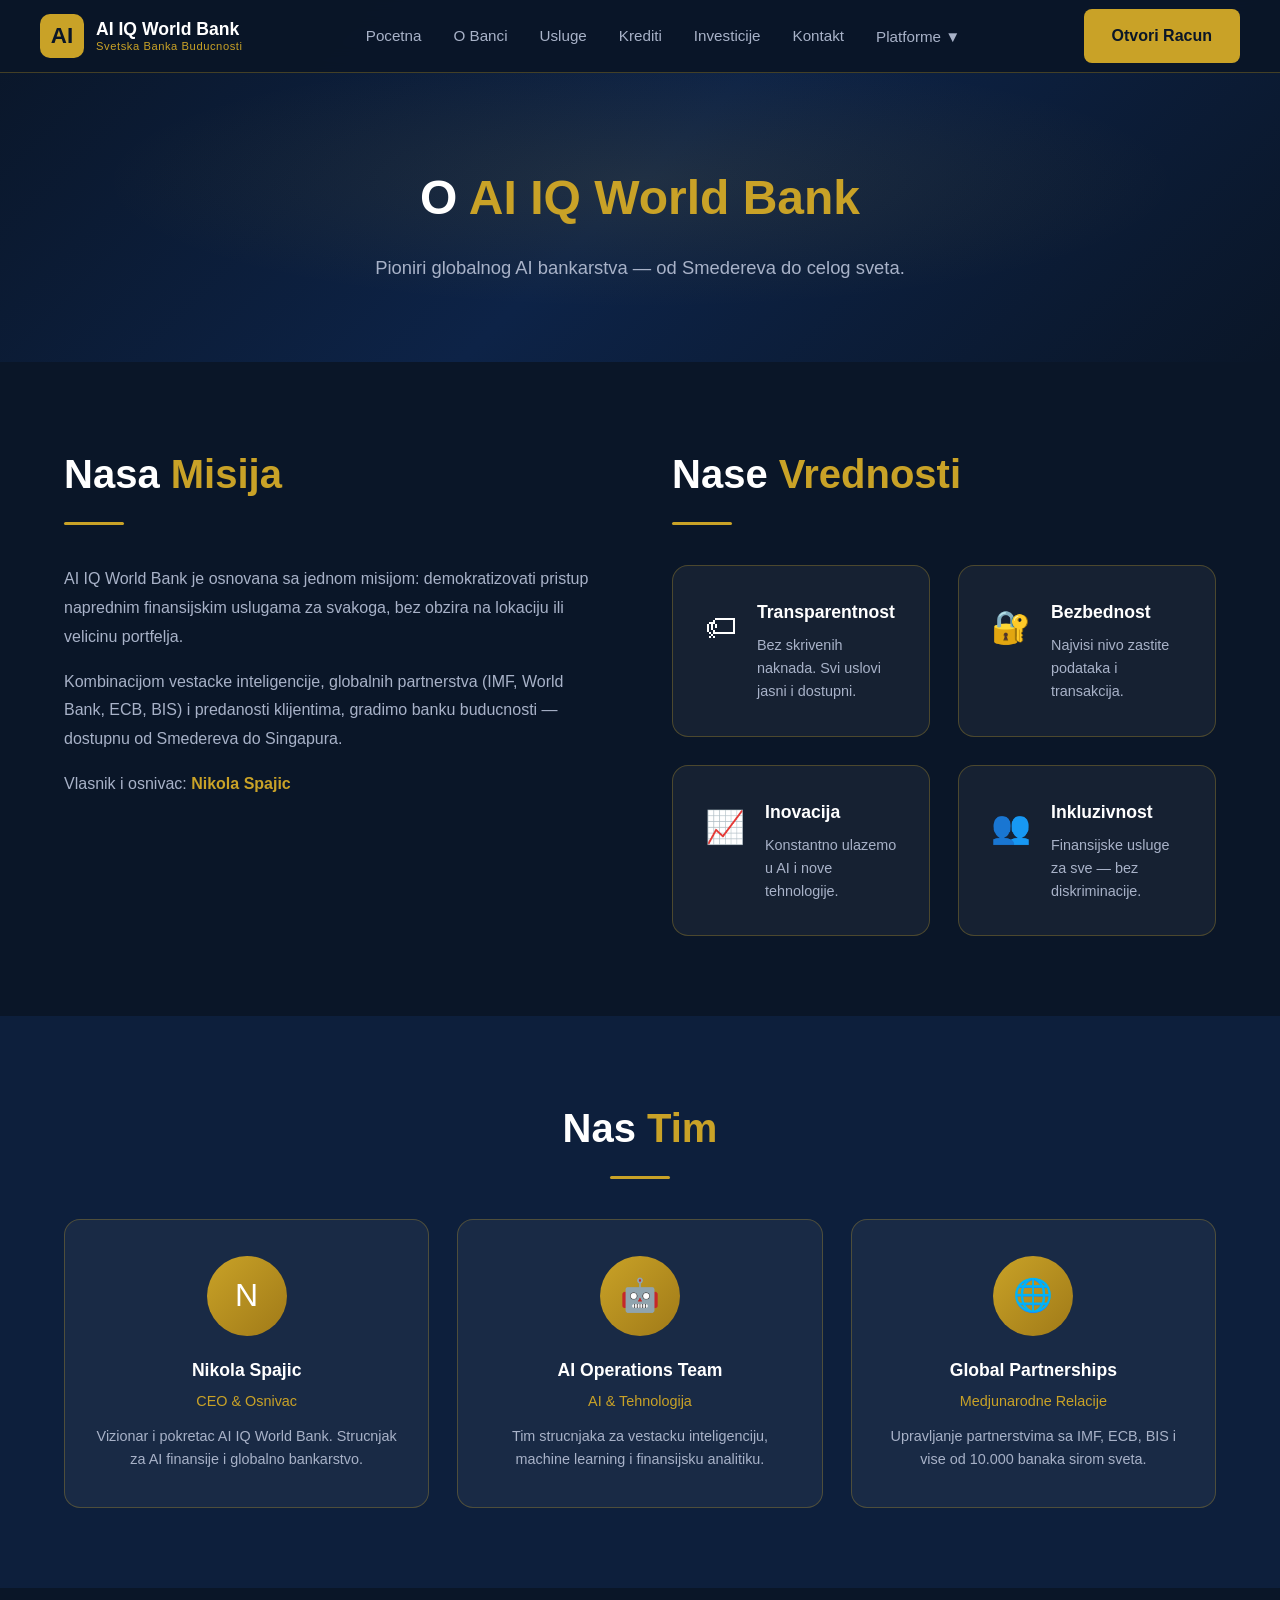
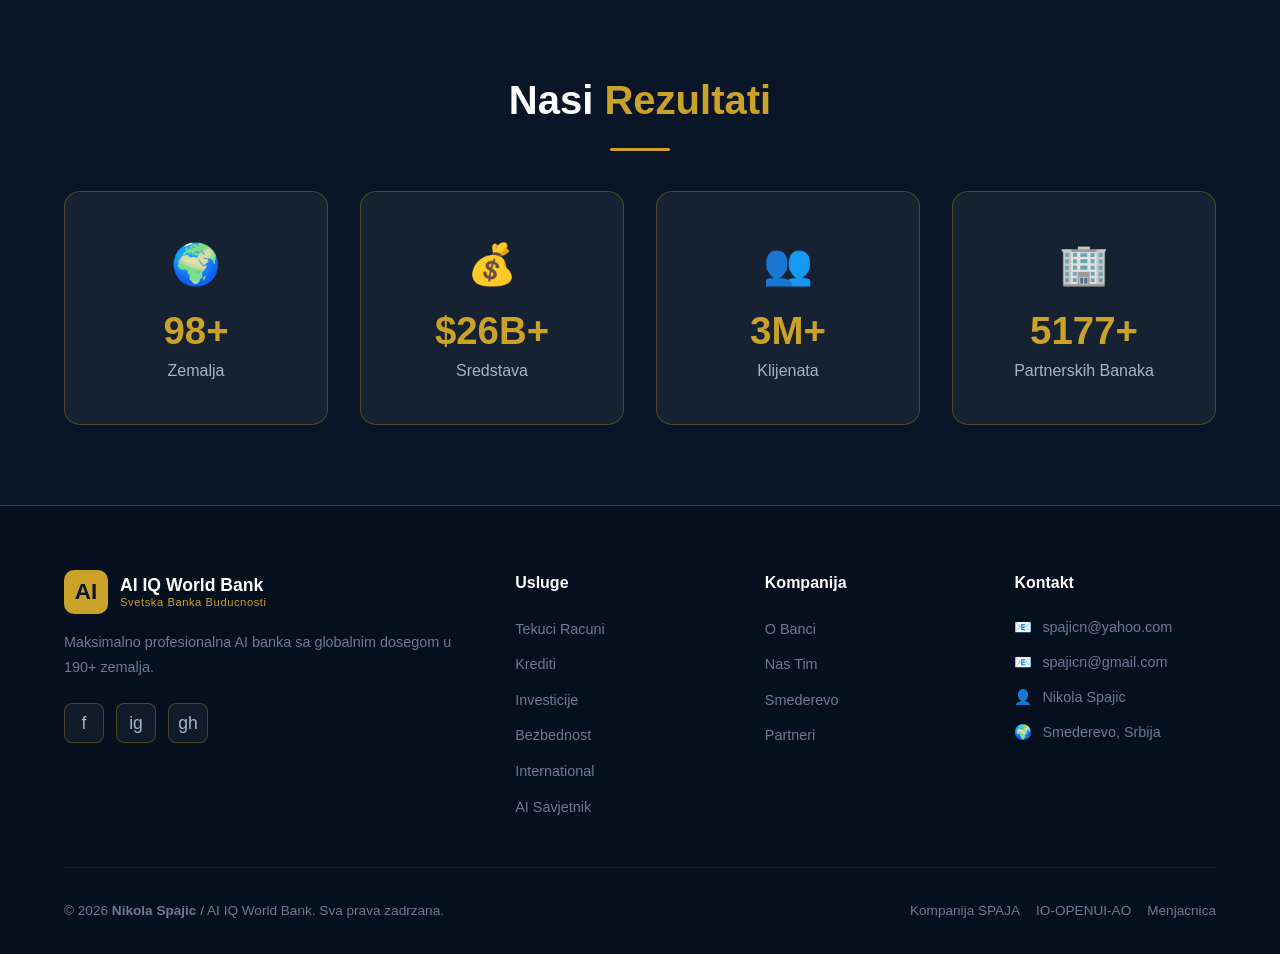
==== about.html @ dc8a3bae "feat: Complete professional banking website with dark theme, calculator, charts, animations Co-autho" ====
<!DOCTYPE html>
<html lang="sr">
<head>
  <meta charset="UTF-8">
  <meta name="viewport" content="width=device-width, initial-scale=1.0">
  <title>O Banci &#8212; AI IQ World Bank</title>
  <meta name="description" content="O AI IQ World Bank: misija, vizija, tim i vrednosti. Vlasnik Nikola Spajic.">
  <meta http-equiv="X-Frame-Options" content="DENY">
  <meta http-equiv="X-Content-Type-Options" content="nosniff">
  <meta http-equiv="Referrer-Policy" content="strict-origin-when-cross-origin">
  <meta name="author" content="Nikola Spajic">
  <link rel="stylesheet" href="css/styles.css">
  <link rel="stylesheet" href="css/components.css">
</head>
<body>
<header class="header" role="banner">
  <div class="header-inner">
    <a href="index.html" class="logo">
      <div class="logo-icon">AI</div>
      <div class="logo-text"><span class="logo-name">AI IQ World Bank</span><span class="logo-tagline">Svetska Banka Buducnosti</span></div>
    </a>
    <nav class="nav" role="navigation" aria-label="Glavna navigacija">
      <a href="index.html">Pocetna</a>
      <a href="about.html">O Banci</a>
      <a href="services.html">Usluge</a>
      <a href="loans.html">Krediti</a>
      <a href="investments.html">Investicije</a>
      <a href="contact.html">Kontakt</a>
      <div class="dropdown">
        <button class="dropdown-toggle" aria-haspopup="true" aria-expanded="false">Platforme &#9660;</button>
        <ul class="dropdown-menu" role="menu">
          <li><a href="https://github.com/spaja86/Kompanija-SPAJA" target="_blank" rel="noopener noreferrer">Kompanija SPAJA</a></li>
          <li><a href="https://io-openui-ao.vercel.app" target="_blank" rel="noopener noreferrer">IO-OPENUI-AO</a></li>
          <li><a href="https://github.com/spaja86/Ai-Iq-Menja-nica" target="_blank" rel="noopener noreferrer">Menjacnica</a></li>
        </ul>
      </div>
    </nav>
    <div class="header-actions">
      <a href="contact.html" class="btn btn-primary">Otvori Racun</a>
      <button class="hamburger" aria-label="Otvori meni" aria-expanded="false"><span></span><span></span><span></span></button>
    </div>
  </div>
</header>
<nav class="mobile-nav" role="navigation" aria-label="Mobilna navigacija">
  <a href="index.html">Pocetna</a><a href="about.html">O Banci</a><a href="services.html">Usluge</a>
  <a href="loans.html">Krediti</a><a href="investments.html">Investicije</a><a href="contact.html">Kontakt</a>
  <a href="contact.html" class="btn btn-primary mobile-btn">Otvori Racun</a>
</nav>
<section class="page-hero">
  <div class="container" style="position:relative;z-index:1">
    <h1>O <span class="text-gold">AI IQ World Bank</span></h1>
    <p>Pioniri globalnog AI bankarstva &#8212; od Smedereva do celog sveta.</p>
  </div>
</section>
<section class="page-section">
  <div class="container">
    <div class="smederevo-grid">
      <div class="fade-in-left">
        <h2 class="section-title" style="text-align:left" id="mission">Nasa <span>Misija</span></h2>
        <div class="divider" style="margin-left:0"></div>
        <p style="color:var(--text-secondary);line-height:1.8;margin-bottom:16px">AI IQ World Bank je osnovana sa jednom misijom: demokratizovati pristup naprednim finansijskim uslugama za svakoga, bez obzira na lokaciju ili velicinu portfelja.</p>
        <p style="color:var(--text-secondary);line-height:1.8;margin-bottom:16px">Kombinacijom vestacke inteligencije, globalnih partnerstva (IMF, World Bank, ECB, BIS) i predanosti klijentima, gradimo banku buducnosti &#8212; dostupnu od Smedereva do Singapura.</p>
        <p style="color:var(--text-secondary);line-height:1.8">Vlasnik i osnivac: <strong style="color:var(--accent-gold)">Nikola Spajic</strong></p>
      </div>
      <div class="fade-in-right delay-2">
        <h2 class="section-title" style="text-align:left">Nase <span>Vrednosti</span></h2>
        <div class="divider" style="margin-left:0"></div>
        <div class="values-grid">
          <div class="value-card"><div class="value-icon">&#127991;</div><div><h3>Transparentnost</h3><p>Bez skrivenih naknada. Svi uslovi jasni i dostupni.</p></div></div>
          <div class="value-card"><div class="value-icon">&#128272;</div><div><h3>Bezbednost</h3><p>Najvisi nivo zastite podataka i transakcija.</p></div></div>
          <div class="value-card"><div class="value-icon">&#128200;</div><div><h3>Inovacija</h3><p>Konstantno ulazemo u AI i nove tehnologije.</p></div></div>
          <div class="value-card"><div class="value-icon">&#128101;</div><div><h3>Inkluzivnost</h3><p>Finansijske usluge za sve &#8212; bez diskriminacije.</p></div></div>
        </div>
      </div>
    </div>
  </div>
</section>
<section class="page-section alt-bg">
  <div class="container">
    <h2 class="section-title fade-in" id="team">Nas <span>Tim</span></h2>
    <div class="divider"></div>
    <div class="team-grid stagger-children">
      <div class="team-card">
        <div class="team-avatar">N</div>
        <h3>Nikola Spajic</h3>
        <div class="role">CEO &amp; Osnivac</div>
        <p>Vizionar i pokretac AI IQ World Bank. Strucnjak za AI finansije i globalno bankarstvo.</p>
      </div>
      <div class="team-card">
        <div class="team-avatar">&#129302;</div>
        <h3>AI Operations Team</h3>
        <div class="role">AI &amp; Tehnologija</div>
        <p>Tim strucnjaka za vestacku inteligenciju, machine learning i finansijsku analitiku.</p>
      </div>
      <div class="team-card">
        <div class="team-avatar">&#127760;</div>
        <h3>Global Partnerships</h3>
        <div class="role">Medjunarodne Relacije</div>
        <p>Upravljanje partnerstvima sa IMF, ECB, BIS i vise od 10.000 banaka sirom sveta.</p>
      </div>
    </div>
  </div>
</section>
<section class="page-section">
  <div class="container">
    <h2 class="section-title fade-in">Nasi <span>Rezultati</span></h2>
    <div class="divider"></div>
    <div class="stats-grid stagger-children">
      <div class="stat-card"><div class="stat-icon">&#127757;</div><span class="stat-value" data-counter data-target="190" data-suffix="+">0+</span><span class="stat-label">Zemalja</span></div>
      <div class="stat-card"><div class="stat-icon">&#128176;</div><span class="stat-value" data-counter data-prefix="$" data-target="50" data-suffix="B+">$0B+</span><span class="stat-label">Sredstava</span></div>
      <div class="stat-card"><div class="stat-icon">&#128101;</div><span class="stat-value" data-counter data-target="5" data-suffix="M+">0M+</span><span class="stat-label">Klijenata</span></div>
      <div class="stat-card"><div class="stat-icon">&#127970;</div><span class="stat-value" data-counter data-target="10000" data-suffix="+">0+</span><span class="stat-label">Partnerskih Banaka</span></div>
    </div>
  </div>
</section>
<footer class="footer" role="contentinfo">
  <div class="container">
    <div class="footer-grid">
      <div class="footer-brand">
        <a href="index.html" class="logo"><div class="logo-icon">AI</div><div class="logo-text"><span class="logo-name">AI IQ World Bank</span><span class="logo-tagline">Svetska Banka Buducnosti</span></div></a>
        <p>Maksimalno profesionalna AI banka sa globalnim dosegom u 190+ zemalja.</p>
        <div class="social-links">
          <a href="https://www.facebook.com/Spaja86" target="_blank" rel="noopener noreferrer" class="social-link" aria-label="Facebook">f</a>
          <a href="https://www.instagram.com/spaja.1986" target="_blank" rel="noopener noreferrer" class="social-link" aria-label="Instagram">ig</a>
          <a href="https://github.com/spaja86" target="_blank" rel="noopener noreferrer" class="social-link" aria-label="GitHub">gh</a>
        </div>
      </div>
      <div class="footer-col"><h4>Usluge</h4><ul>
        <li><a href="services.html">Tekuci Racuni</a></li><li><a href="loans.html">Krediti</a></li>
        <li><a href="investments.html">Investicije</a></li><li><a href="services.html">Bezbednost</a></li>
        <li><a href="services.html">International</a></li><li><a href="services.html">AI Savjetnik</a></li>
      </ul></div>
      <div class="footer-col"><h4>Kompanija</h4><ul>
        <li><a href="about.html">O Banci</a></li><li><a href="about.html">Nas Tim</a></li>
        <li><a href="index.html#smederevo">Smederevo</a></li><li><a href="index.html#partners">Partneri</a></li>
      </ul></div>
      <div class="footer-col"><h4>Kontakt</h4>
        <div class="footer-contact">
          <div class="contact-item"><span>&#128231;</span><a href="mailto:spajicn@yahoo.com">spajicn@yahoo.com</a></div>
          <div class="contact-item"><span>&#128231;</span><a href="mailto:spajicn@gmail.com">spajicn@gmail.com</a></div>
          <div class="contact-item"><span>&#128100;</span><span>Nikola Spajic</span></div>
          <div class="contact-item"><span>&#127757;</span><span>Smederevo, Srbija</span></div>
        </div>
      </div>
    </div>
    <div class="footer-bottom">
      <p>&copy; 2026 <strong>Nikola Spajic</strong> / AI IQ World Bank. Sva prava zadrzana.</p>
      <div style="display:flex;gap:16px;flex-wrap:wrap">
        <a href="https://github.com/spaja86/Kompanija-SPAJA" target="_blank" rel="noopener noreferrer" style="color:var(--text-muted);font-size:0.85rem">Kompanija SPAJA</a>
        <a href="https://io-openui-ao.vercel.app" target="_blank" rel="noopener noreferrer" style="color:var(--text-muted);font-size:0.85rem">IO-OPENUI-AO</a>
        <a href="https://github.com/spaja86/Ai-Iq-Menja-nica" target="_blank" rel="noopener noreferrer" style="color:var(--text-muted);font-size:0.85rem">Menjacnica</a>
      </div>
    </div>
  </div>
</footer>
<script src="js/animations.js"></script>
<script src="js/main.js"></script>
</body></html>

</body>
</html>
---- css/styles.css ----
/* ============================================================
   AI IQ World Bank — Main Stylesheet
   Dark Navy Theme: #0a1628 | Gold Accent: #c9a227
   ============================================================ */

/* ---------- CSS Custom Properties ---------- */
:root {
  --bg-primary:    #0a1628;
  --bg-secondary:  #0d1f3c;
  --bg-card:       rgba(255, 255, 255, 0.05);
  --accent-gold:   #c9a227;
  --accent-gold-light: #e8c547;
  --text-primary:  #ffffff;
  --text-secondary:#a8b2c8;
  --text-muted:    #6b7a94;
  --border-color:  rgba(201, 162, 39, 0.3);
  --shadow-gold:   0 0 20px rgba(201, 162, 39, 0.2);
  --shadow-card:   0 8px 32px rgba(0, 0, 0, 0.4);
  --gradient-hero: linear-gradient(135deg, #0a1628 0%, #0d2347 50%, #0a1628 100%);
  --radius-card:   16px;
  --radius-btn:    8px;
  --transition:    all 0.3s ease;
  --font-main:     'Segoe UI', 'Arial', sans-serif;
}

/* ---------- Reset & Base ---------- */
*, *::before, *::after { box-sizing: border-box; margin: 0; padding: 0; }

html { scroll-behavior: smooth; font-size: 16px; }

body {
  font-family: var(--font-main);
  background-color: var(--bg-primary);
  color: var(--text-primary);
  line-height: 1.6;
  overflow-x: hidden;
}

a { color: var(--accent-gold); text-decoration: none; transition: var(--transition); }
a:hover { color: var(--accent-gold-light); }

img { max-width: 100%; display: block; }

ul { list-style: none; }

/* ---------- Utility ---------- */
.container { max-width: 1200px; margin: 0 auto; padding: 0 24px; }

.section { padding: 80px 0; }

.section-title {
  font-size: clamp(1.8rem, 4vw, 2.5rem);
  font-weight: 700;
  text-align: center;
  margin-bottom: 16px;
  color: var(--text-primary);
}

.section-title span { color: var(--accent-gold); }

.section-subtitle {
  text-align: center;
  color: var(--text-secondary);
  font-size: 1.1rem;
  margin-bottom: 56px;
  max-width: 600px;
  margin-left: auto;
  margin-right: auto;
}

.divider {
  width: 60px;
  height: 3px;
  background: var(--accent-gold);
  margin: 16px auto 40px;
  border-radius: 2px;
}

.text-gold { color: var(--accent-gold); }
.text-center { text-align: center; }

/* ---------- Buttons ---------- */
.btn {
  display: inline-flex;
  align-items: center;
  gap: 8px;
  padding: 14px 28px;
  border-radius: var(--radius-btn);
  font-size: 1rem;
  font-weight: 600;
  cursor: pointer;
  border: none;
  transition: var(--transition);
  min-height: 44px;
  text-decoration: none;
}

.btn-primary {
  background: var(--accent-gold);
  color: var(--bg-primary);
}
.btn-primary:hover {
  background: var(--accent-gold-light);
  transform: translateY(-2px);
  box-shadow: var(--shadow-gold);
  color: var(--bg-primary);
}

.btn-outline {
  background: transparent;
  color: var(--text-primary);
  border: 2px solid var(--accent-gold);
}
.btn-outline:hover {
  background: var(--accent-gold);
  color: var(--bg-primary);
  transform: translateY(-2px);
}

.btn-lg { padding: 16px 36px; font-size: 1.1rem; }

/* ---------- Sticky Header ---------- */
.header {
  position: fixed;
  top: 0;
  left: 0;
  width: 100%;
  z-index: 1000;
  padding: 0 24px;
  background: rgba(10, 22, 40, 0.95);
  backdrop-filter: blur(12px);
  border-bottom: 1px solid var(--border-color);
  transition: var(--transition);
}

.header-inner {
  max-width: 1200px;
  margin: 0 auto;
  display: flex;
  align-items: center;
  justify-content: space-between;
  height: 72px;
}

.logo {
  display: flex;
  align-items: center;
  gap: 12px;
  text-decoration: none;
}

.logo-icon {
  width: 44px;
  height: 44px;
  background: var(--accent-gold);
  border-radius: 10px;
  display: flex;
  align-items: center;
  justify-content: center;
  font-size: 1.4rem;
  font-weight: 900;
  color: var(--bg-primary);
  flex-shrink: 0;
}

.logo-text { display: flex; flex-direction: column; line-height: 1.2; }
.logo-name {
  font-size: 1.1rem;
  font-weight: 700;
  color: var(--text-primary);
}
.logo-tagline {
  font-size: 0.7rem;
  color: var(--accent-gold);
  letter-spacing: 0.05em;
}

/* Main Nav */
.nav { display: flex; align-items: center; gap: 4px; }

.nav a {
  padding: 8px 14px;
  color: var(--text-secondary);
  font-size: 0.95rem;
  font-weight: 500;
  border-radius: 6px;
  transition: var(--transition);
  white-space: nowrap;
}

.nav a:hover, .nav a.active {
  color: var(--text-primary);
  background: rgba(255,255,255,0.07);
}

/* Dropdown */
.dropdown { position: relative; }

.dropdown-toggle {
  display: flex;
  align-items: center;
  gap: 4px;
  padding: 8px 14px;
  color: var(--text-secondary);
  font-size: 0.95rem;
  font-weight: 500;
  cursor: pointer;
  border-radius: 6px;
  transition: var(--transition);
  background: none;
  border: none;
  font-family: inherit;
  white-space: nowrap;
}

.dropdown-toggle:hover {
  color: var(--text-primary);
  background: rgba(255,255,255,0.07);
}

.dropdown-menu {
  display: none;
  position: absolute;
  top: calc(100% + 8px);
  left: 0;
  min-width: 240px;
  background: var(--bg-secondary);
  border: 1px solid var(--border-color);
  border-radius: var(--radius-card);
  padding: 8px;
  box-shadow: var(--shadow-card);
  z-index: 100;
}

.dropdown:hover .dropdown-menu,
.dropdown-menu.open { display: block; }

.dropdown-menu a {
  display: flex;
  align-items: center;
  gap: 10px;
  padding: 10px 14px;
  border-radius: 8px;
  color: var(--text-secondary);
  font-size: 0.9rem;
}

.dropdown-menu a:hover {
  background: rgba(201, 162, 39, 0.1);
  color: var(--accent-gold);
}

.header-actions { display: flex; align-items: center; gap: 12px; }

/* Hamburger */
.hamburger {
  display: none;
  flex-direction: column;
  gap: 5px;
  cursor: pointer;
  padding: 6px;
  background: none;
  border: none;
}

.hamburger span {
  display: block;
  width: 24px;
  height: 2px;
  background: var(--text-primary);
  border-radius: 2px;
  transition: var(--transition);
}

.hamburger.open span:nth-child(1) { transform: translateY(7px) rotate(45deg); }
.hamburger.open span:nth-child(2) { opacity: 0; }
.hamburger.open span:nth-child(3) { transform: translateY(-7px) rotate(-45deg); }

/* Mobile nav overlay */
.mobile-nav {
  display: none;
  position: fixed;
  top: 72px;
  left: 0;
  width: 100%;
  background: rgba(10, 22, 40, 0.98);
  backdrop-filter: blur(12px);
  padding: 24px;
  z-index: 999;
  flex-direction: column;
  gap: 8px;
  border-bottom: 1px solid var(--border-color);
}

.mobile-nav.open { display: flex; }

.mobile-nav a,
.mobile-nav button {
  padding: 12px 16px;
  border-radius: 8px;
  color: var(--text-secondary);
  font-size: 1rem;
  font-weight: 500;
  background: none;
  border: none;
  font-family: inherit;
  cursor: pointer;
  text-align: left;
  width: 100%;
}

.mobile-nav a:hover { color: var(--text-primary); background: rgba(255,255,255,0.07); }

.mobile-nav .mobile-btn {
  display: block;
  margin-top: 12px;
  text-align: center;
}

/* ---------- Ticker Bar ---------- */
.ticker-bar {
  position: fixed;
  top: 72px;
  left: 0;
  width: 100%;
  z-index: 990;
  background: var(--bg-secondary);
  border-bottom: 1px solid var(--border-color);
  overflow: hidden;
  height: 36px;
  display: flex;
  align-items: center;
}

.ticker-track {
  display: flex;
  gap: 48px;
  animation: ticker-scroll 40s linear infinite;
  white-space: nowrap;
}

.ticker-item {
  font-size: 0.8rem;
  color: var(--text-secondary);
  display: flex;
  align-items: center;
  gap: 8px;
}

.ticker-item .symbol { color: var(--text-primary); font-weight: 600; }
.ticker-item .up { color: #22c55e; }
.ticker-item .down { color: #ef4444; }

@keyframes ticker-scroll {
  0%   { transform: translateX(0); }
  100% { transform: translateX(-50%); }
}

/* ---------- Hero Section ---------- */
.hero {
  min-height: 100vh;
  display: flex;
  align-items: center;
  background: var(--gradient-hero);
  position: relative;
  overflow: hidden;
  padding-top: 108px;
}

.hero::before {
  content: '';
  position: absolute;
  inset: 0;
  background:
    radial-gradient(ellipse 60% 50% at 70% 40%, rgba(201, 162, 39, 0.12) 0%, transparent 70%),
    radial-gradient(ellipse 40% 60% at 20% 70%, rgba(13, 35, 71, 0.8) 0%, transparent 70%);
  pointer-events: none;
}

.hero-grid {
  display: grid;
  grid-template-columns: 1fr 1fr;
  gap: 64px;
  align-items: center;
}

.hero-badge {
  display: inline-flex;
  align-items: center;
  gap: 8px;
  padding: 6px 16px;
  background: rgba(201, 162, 39, 0.15);
  border: 1px solid rgba(201, 162, 39, 0.4);
  border-radius: 20px;
  font-size: 0.85rem;
  color: var(--accent-gold);
  margin-bottom: 24px;
}

.hero-title {
  font-size: clamp(2rem, 5vw, 3.4rem);
  font-weight: 800;
  line-height: 1.15;
  margin-bottom: 24px;
}

.hero-title .gold { color: var(--accent-gold); }

.hero-subtitle {
  font-size: 1.15rem;
  color: var(--text-secondary);
  margin-bottom: 40px;
  line-height: 1.7;
}

.hero-actions { display: flex; gap: 16px; flex-wrap: wrap; }

.hero-stats {
  display: flex;
  gap: 32px;
  margin-top: 48px;
  padding-top: 40px;
  border-top: 1px solid var(--border-color);
  flex-wrap: wrap;
}

.hero-stat-item { text-align: center; }
.hero-stat-value {
  font-size: 1.8rem;
  font-weight: 800;
  color: var(--accent-gold);
  display: block;
}
.hero-stat-label {
  font-size: 0.8rem;
  color: var(--text-muted);
  margin-top: 2px;
}

/* Hero Visual */
.hero-visual {
  position: relative;
  display: flex;
  justify-content: center;
  align-items: center;
}

.hero-card-stack {
  position: relative;
  width: 340px;
  height: 400px;
}

.bank-card {
  position: absolute;
  width: 300px;
  height: 180px;
  border-radius: 18px;
  padding: 24px;
  display: flex;
  flex-direction: column;
  justify-content: space-between;
}

.bank-card-1 {
  background: linear-gradient(135deg, #1a3a6b, #0d2347);
  border: 1px solid rgba(201,162,39,0.4);
  top: 0; left: 20px;
  transform: rotate(-5deg);
  box-shadow: var(--shadow-card);
}

.bank-card-2 {
  background: linear-gradient(135deg, var(--accent-gold), #a07a18);
  top: 80px; left: 40px;
  box-shadow: 0 20px 60px rgba(201,162,39,0.4);
}

.bank-card-3 {
  background: linear-gradient(135deg, #0f2a50, #1a3a6b);
  border: 1px solid rgba(201,162,39,0.2);
  top: 160px; left: 0;
  transform: rotate(3deg);
  box-shadow: var(--shadow-card);
}

.bank-card-logo {
  font-size: 1rem;
  font-weight: 800;
  letter-spacing: 0.05em;
}

.bank-card-1 .bank-card-logo { color: var(--accent-gold); }
.bank-card-2 .bank-card-logo { color: var(--bg-primary); }
.bank-card-3 .bank-card-logo { color: var(--accent-gold); }

.bank-card-chip {
  width: 36px;
  height: 28px;
  border-radius: 5px;
  background: rgba(201,162,39,0.4);
}
.bank-card-2 .bank-card-chip { background: rgba(10,22,40,0.4); }

.bank-card-number {
  font-size: 0.85rem;
  letter-spacing: 0.15em;
  opacity: 0.8;
}
.bank-card-2 .bank-card-number { color: var(--bg-primary); }

.hero-floating-badge {
  position: absolute;
  right: 0;
  top: 50%;
  transform: translateY(-50%);
  background: var(--bg-secondary);
  border: 1px solid var(--border-color);
  border-radius: 12px;
  padding: 16px 20px;
  text-align: center;
  min-width: 120px;
}

.hero-floating-badge .badge-value {
  font-size: 1.6rem;
  font-weight: 800;
  color: #22c55e;
  display: block;
}
.hero-floating-badge .badge-label {
  font-size: 0.75rem;
  color: var(--text-muted);
}

/* ---------- Stats Section ---------- */
.stats { background: var(--bg-secondary); padding: 80px 0; }

.stats-grid {
  display: grid;
  grid-template-columns: repeat(4, 1fr);
  gap: 32px;
}

.stat-card {
  text-align: center;
  padding: 40px 24px;
  background: var(--bg-card);
  border: 1px solid var(--border-color);
  border-radius: var(--radius-card);
  transition: var(--transition);
}

.stat-card:hover {
  transform: translateY(-4px);
  border-color: var(--accent-gold);
  box-shadow: var(--shadow-gold);
}

.stat-icon { font-size: 2.5rem; margin-bottom: 16px; }

.stat-value {
  font-size: 2.4rem;
  font-weight: 800;
  color: var(--accent-gold);
  display: block;
  line-height: 1;
  margin-bottom: 8px;
}

.stat-label {
  font-size: 1rem;
  color: var(--text-secondary);
  font-weight: 500;
}

/* ---------- Services Section ---------- */
.services { background: var(--bg-primary); }

.services-grid {
  display: grid;
  grid-template-columns: repeat(3, 1fr);
  gap: 28px;
}

.service-card {
  background: var(--bg-card);
  backdrop-filter: blur(16px);
  border: 1px solid rgba(255,255,255,0.08);
  border-radius: var(--radius-card);
  padding: 36px 28px;
  transition: var(--transition);
  position: relative;
  overflow: hidden;
}

.service-card::before {
  content: '';
  position: absolute;
  top: 0; left: 0; right: 0;
  height: 2px;
  background: linear-gradient(90deg, transparent, var(--accent-gold), transparent);
  opacity: 0;
  transition: var(--transition);
}

.service-card:hover {
  transform: translateY(-6px);
  border-color: rgba(201, 162, 39, 0.3);
  box-shadow: var(--shadow-card);
}

.service-card:hover::before { opacity: 1; }

.service-icon {
  width: 60px;
  height: 60px;
  background: rgba(201, 162, 39, 0.12);
  border-radius: 14px;
  display: flex;
  align-items: center;
  justify-content: center;
  font-size: 1.8rem;
  margin-bottom: 20px;
  border: 1px solid rgba(201, 162, 39, 0.2);
}

.service-card h3 {
  font-size: 1.2rem;
  font-weight: 700;
  margin-bottom: 12px;
  color: var(--text-primary);
}

.service-card p {
  color: var(--text-secondary);
  font-size: 0.95rem;
  line-height: 1.6;
  margin-bottom: 20px;
}

.service-link {
  color: var(--accent-gold);
  font-size: 0.9rem;
  font-weight: 600;
  display: inline-flex;
  align-items: center;
  gap: 4px;
}

.service-link:hover { gap: 8px; }

/* ---------- Calculator Section ---------- */
.calculator { background: var(--bg-secondary); }

.calc-wrapper {
  display: grid;
  grid-template-columns: 1fr 1fr;
  gap: 40px;
  background: var(--bg-card);
  border: 1px solid var(--border-color);
  border-radius: 24px;
  padding: 48px;
}

.calc-tabs {
  display: flex;
  gap: 8px;
  margin-bottom: 32px;
}

.calc-tab {
  padding: 10px 24px;
  border-radius: 8px;
  font-size: 0.95rem;
  font-weight: 600;
  cursor: pointer;
  border: 1px solid var(--border-color);
  background: transparent;
  color: var(--text-secondary);
  transition: var(--transition);
  font-family: inherit;
}

.calc-tab.active {
  background: var(--accent-gold);
  color: var(--bg-primary);
  border-color: var(--accent-gold);
}

.calc-form { display: flex; flex-direction: column; gap: 20px; }

.form-group { display: flex; flex-direction: column; gap: 8px; }

.form-group label {
  font-size: 0.9rem;
  font-weight: 600;
  color: var(--text-secondary);
}

.form-group input {
  padding: 12px 16px;
  background: rgba(255,255,255,0.05);
  border: 1px solid var(--border-color);
  border-radius: 8px;
  color: var(--text-primary);
  font-size: 1rem;
  font-family: inherit;
  transition: var(--transition);
  min-height: 44px;
}

.form-group input:focus {
  outline: none;
  border-color: var(--accent-gold);
  background: rgba(255,255,255,0.08);
}

.calc-result {
  display: flex;
  flex-direction: column;
  justify-content: center;
  gap: 24px;
  padding-left: 40px;
  border-left: 1px solid var(--border-color);
}

.result-item { text-align: center; }

.result-label {
  font-size: 0.85rem;
  color: var(--text-muted);
  margin-bottom: 8px;
}

.result-value {
  font-size: 2.2rem;
  font-weight: 800;
  color: var(--accent-gold);
}

.result-value.big { font-size: 2.8rem; }

.result-breakdown {
  background: rgba(255,255,255,0.03);
  border: 1px solid var(--border-color);
  border-radius: 12px;
  padding: 20px;
}

.result-row {
  display: flex;
  justify-content: space-between;
  padding: 8px 0;
  font-size: 0.9rem;
  border-bottom: 1px solid rgba(255,255,255,0.05);
}

.result-row:last-child { border-bottom: none; }
.result-row .label { color: var(--text-muted); }
.result-row .value { color: var(--text-primary); font-weight: 600; }

/* ---------- Chart Section ---------- */
.chart-section { background: var(--bg-primary); }

.chart-container {
  background: var(--bg-card);
  border: 1px solid var(--border-color);
  border-radius: 24px;
  padding: 40px;
}

#assetChart {
  width: 100%;
  height: 350px;
  border-radius: 12px;
}

/* ---------- Partners Section ---------- */
.partners { background: var(--bg-secondary); }

.partners-grid {
  display: grid;
  grid-template-columns: repeat(5, 1fr);
  gap: 24px;
  margin-bottom: 48px;
}

.partner-card {
  background: var(--bg-card);
  border: 1px solid var(--border-color);
  border-radius: 12px;
  padding: 28px 20px;
  text-align: center;
  transition: var(--transition);
}

.partner-card:hover {
  border-color: var(--accent-gold);
  box-shadow: var(--shadow-gold);
  transform: translateY(-3px);
}

.partner-logo {
  font-size: 2rem;
  margin-bottom: 12px;
}

.partner-name {
  font-size: 0.95rem;
  font-weight: 700;
  color: var(--text-primary);
  margin-bottom: 4px;
}

.partner-desc {
  font-size: 0.8rem;
  color: var(--text-muted);
}

.partners-text {
  max-width: 700px;
  margin: 0 auto;
  text-align: center;
  color: var(--text-secondary);
  line-height: 1.8;
}

/* ---------- Smederevo Expansion ---------- */
.smederevo { background: var(--bg-primary); }

.smederevo-grid {
  display: grid;
  grid-template-columns: 1fr 1fr;
  gap: 64px;
  align-items: start;
}

.smederevo-text h2 { text-align: left; }
.smederevo-text .divider { margin-left: 0; }

.smederevo-text p {
  color: var(--text-secondary);
  line-height: 1.8;
  margin-bottom: 20px;
}

.feature-list { display: flex; flex-direction: column; gap: 12px; margin-top: 24px; }

.feature-item {
  display: flex;
  align-items: center;
  gap: 12px;
  padding: 12px 16px;
  background: var(--bg-card);
  border-radius: 8px;
  border: 1px solid rgba(255,255,255,0.05);
  color: var(--text-secondary);
  font-size: 0.95rem;
}

.feature-item .check {
  width: 20px;
  height: 20px;
  background: rgba(201,162,39,0.2);
  border-radius: 50%;
  display: flex;
  align-items: center;
  justify-content: center;
  color: var(--accent-gold);
  font-size: 0.7rem;
  flex-shrink: 0;
}

/* Timeline */
.timeline { position: relative; padding-left: 32px; }

.timeline::before {
  content: '';
  position: absolute;
  left: 10px; top: 0; bottom: 0;
  width: 2px;
  background: linear-gradient(180deg, var(--accent-gold), transparent);
}

.timeline-item {
  position: relative;
  margin-bottom: 32px;
}

.timeline-item::before {
  content: '';
  position: absolute;
  left: -26px;
  top: 6px;
  width: 14px;
  height: 14px;
  border-radius: 50%;
  background: var(--accent-gold);
  border: 2px solid var(--bg-primary);
  box-shadow: 0 0 0 3px rgba(201,162,39,0.3);
}

.timeline-date {
  font-size: 0.8rem;
  color: var(--accent-gold);
  font-weight: 700;
  margin-bottom: 6px;
}

.timeline-title {
  font-size: 1rem;
  font-weight: 700;
  margin-bottom: 6px;
}

.timeline-desc {
  font-size: 0.9rem;
  color: var(--text-secondary);
}

/* ---------- Footer ---------- */
.footer {
  background: #060f1e;
  border-top: 1px solid var(--border-color);
  padding: 64px 0 32px;
}

.footer-grid {
  display: grid;
  grid-template-columns: 2fr 1fr 1fr 1fr;
  gap: 48px;
  margin-bottom: 48px;
}

.footer-brand p {
  color: var(--text-muted);
  font-size: 0.9rem;
  line-height: 1.7;
  margin: 16px 0 24px;
}

.social-links { display: flex; gap: 12px; }

.social-link {
  width: 40px;
  height: 40px;
  background: var(--bg-card);
  border: 1px solid var(--border-color);
  border-radius: 8px;
  display: flex;
  align-items: center;
  justify-content: center;
  font-size: 1.1rem;
  transition: var(--transition);
  color: var(--text-secondary);
}

.social-link:hover {
  background: var(--accent-gold);
  border-color: var(--accent-gold);
  color: var(--bg-primary);
  transform: translateY(-2px);
}

.footer-col h4 {
  font-size: 1rem;
  font-weight: 700;
  color: var(--text-primary);
  margin-bottom: 20px;
}

.footer-col ul { display: flex; flex-direction: column; gap: 10px; }

.footer-col ul a {
  color: var(--text-muted);
  font-size: 0.9rem;
  transition: var(--transition);
}

.footer-col ul a:hover { color: var(--accent-gold); padding-left: 6px; }

.footer-contact { display: flex; flex-direction: column; gap: 12px; }

.contact-item {
  display: flex;
  align-items: center;
  gap: 10px;
  color: var(--text-muted);
  font-size: 0.9rem;
}

.contact-item a { color: var(--text-muted); }
.contact-item a:hover { color: var(--accent-gold); }

.footer-bottom {
  padding-top: 32px;
  border-top: 1px solid rgba(255,255,255,0.05);
  display: flex;
  align-items: center;
  justify-content: space-between;
  flex-wrap: wrap;
  gap: 16px;
}

.footer-bottom p {
  color: var(--text-muted);
  font-size: 0.85rem;
}

/* ---------- Scroll Animations ---------- */
.fade-in { opacity: 0; transform: translateY(30px); transition: opacity 0.6s ease, transform 0.6s ease; }
.fade-in.visible { opacity: 1; transform: translateY(0); }

.fade-in-left { opacity: 0; transform: translateX(-30px); transition: opacity 0.6s ease, transform 0.6s ease; }
.fade-in-left.visible { opacity: 1; transform: translateX(0); }

.fade-in-right { opacity: 0; transform: translateX(30px); transition: opacity 0.6s ease, transform 0.6s ease; }
.fade-in-right.visible { opacity: 1; transform: translateX(0); }

/* Stagger delays */
.delay-1 { transition-delay: 0.1s; }
.delay-2 { transition-delay: 0.2s; }
.delay-3 { transition-delay: 0.3s; }
.delay-4 { transition-delay: 0.4s; }
.delay-5 { transition-delay: 0.5s; }

/* ---------- Page Hero (sub-pages) ---------- */
.page-hero {
  padding: 160px 0 80px;
  background: var(--gradient-hero);
  text-align: center;
  position: relative;
  overflow: hidden;
}

.page-hero::before {
  content: '';
  position: absolute;
  inset: 0;
  background: radial-gradient(ellipse 60% 50% at 50% 50%, rgba(201,162,39,0.1) 0%, transparent 70%);
}

.page-hero h1 {
  font-size: clamp(2rem, 5vw, 3rem);
  font-weight: 800;
  margin-bottom: 16px;
}

.page-hero p {
  font-size: 1.15rem;
  color: var(--text-secondary);
  max-width: 600px;
  margin: 0 auto;
}

/* ---------- Page Sections ---------- */
.page-section { padding: 80px 0; }

.alt-bg { background: var(--bg-secondary); }

/* Cards grid */
.cards-grid {
  display: grid;
  grid-template-columns: repeat(3, 1fr);
  gap: 28px;
}

.info-card {
  background: var(--bg-card);
  border: 1px solid var(--border-color);
  border-radius: var(--radius-card);
  padding: 32px;
  transition: var(--transition);
}

.info-card:hover {
  border-color: rgba(201,162,39,0.4);
  transform: translateY(-4px);
  box-shadow: var(--shadow-card);
}

.info-card .icon {
  font-size: 2.2rem;
  margin-bottom: 16px;
}

.info-card h3 {
  font-size: 1.15rem;
  font-weight: 700;
  margin-bottom: 12px;
}

.info-card p {
  color: var(--text-secondary);
  font-size: 0.95rem;
  line-height: 1.6;
}

/* Table */
.comparison-table {
  width: 100%;
  border-collapse: collapse;
  margin-top: 32px;
}

.comparison-table th,
.comparison-table td {
  padding: 16px 20px;
  text-align: left;
  border-bottom: 1px solid rgba(255,255,255,0.06);
}

.comparison-table th {
  background: rgba(201,162,39,0.1);
  color: var(--accent-gold);
  font-weight: 700;
  font-size: 0.9rem;
  text-transform: uppercase;
  letter-spacing: 0.05em;
}

.comparison-table tr:hover td { background: rgba(255,255,255,0.02); }

.comparison-table td { color: var(--text-secondary); font-size: 0.95rem; }

.badge {
  display: inline-block;
  padding: 3px 10px;
  border-radius: 20px;
  font-size: 0.8rem;
  font-weight: 600;
}

.badge-green { background: rgba(34,197,94,0.15); color: #22c55e; }
.badge-gold  { background: rgba(201,162,39,0.15); color: var(--accent-gold); }
.badge-blue  { background: rgba(59,130,246,0.15); color: #60a5fa; }

/* Contact form */
.contact-form {
  background: var(--bg-card);
  border: 1px solid var(--border-color);
  border-radius: 24px;
  padding: 48px;
}

.form-row { display: grid; grid-template-columns: 1fr 1fr; gap: 24px; }

.form-group textarea {
  padding: 12px 16px;
  background: rgba(255,255,255,0.05);
  border: 1px solid var(--border-color);
  border-radius: 8px;
  color: var(--text-primary);
  font-size: 1rem;
  font-family: inherit;
  resize: vertical;
  min-height: 140px;
  transition: var(--transition);
}

.form-group textarea:focus {
  outline: none;
  border-color: var(--accent-gold);
  background: rgba(255,255,255,0.08);
}

.form-group select {
  padding: 12px 16px;
  background: rgba(255,255,255,0.05);
  border: 1px solid var(--border-color);
  border-radius: 8px;
  color: var(--text-primary);
  font-size: 1rem;
  font-family: inherit;
  min-height: 44px;
  transition: var(--transition);
  appearance: none;
}

.form-group select:focus {
  outline: none;
  border-color: var(--accent-gold);
}

.form-group select option { background: var(--bg-secondary); }

/* CTA Section */
.cta-section {
  background: linear-gradient(135deg, #0d2347 0%, #1a3a6b 100%);
  padding: 80px 0;
  text-align: center;
  position: relative;
  overflow: hidden;
}

.cta-section::before {
  content: '';
  position: absolute;
  inset: 0;
  background: radial-gradient(ellipse 70% 50% at 50% 50%, rgba(201,162,39,0.15) 0%, transparent 70%);
}

.cta-section h2 {
  font-size: clamp(1.8rem, 4vw, 2.5rem);
  font-weight: 800;
  margin-bottom: 16px;
}

.cta-section p {
  color: var(--text-secondary);
  font-size: 1.1rem;
  margin-bottom: 40px;
  max-width: 600px;
  margin-left: auto;
  margin-right: auto;
}

.cta-actions {
  display: flex;
  gap: 16px;
  justify-content: center;
  flex-wrap: wrap;
}

/* About page */
.team-grid {
  display: grid;
  grid-template-columns: repeat(3, 1fr);
  gap: 28px;
}

.team-card {
  background: var(--bg-card);
  border: 1px solid var(--border-color);
  border-radius: var(--radius-card);
  padding: 36px 28px;
  text-align: center;
  transition: var(--transition);
}

.team-card:hover {
  border-color: var(--accent-gold);
  transform: translateY(-4px);
}

.team-avatar {
  width: 80px;
  height: 80px;
  border-radius: 50%;
  background: linear-gradient(135deg, var(--accent-gold), #a07a18);
  display: flex;
  align-items: center;
  justify-content: center;
  font-size: 2rem;
  margin: 0 auto 20px;
}

.team-card h3 { font-size: 1.1rem; font-weight: 700; margin-bottom: 6px; }
.team-card .role { color: var(--accent-gold); font-size: 0.9rem; margin-bottom: 12px; }
.team-card p { color: var(--text-secondary); font-size: 0.9rem; }

/* Values */
.values-grid {
  display: grid;
  grid-template-columns: repeat(2, 1fr);
  gap: 28px;
}

.value-card {
  background: var(--bg-card);
  border: 1px solid var(--border-color);
  border-radius: var(--radius-card);
  padding: 32px;
  display: flex;
  gap: 20px;
  align-items: flex-start;
  transition: var(--transition);
}

.value-card:hover { border-color: rgba(201,162,39,0.4); }

.value-icon {
  font-size: 2rem;
  flex-shrink: 0;
  margin-top: 4px;
}

.value-card h3 { font-size: 1.1rem; font-weight: 700; margin-bottom: 8px; }
.value-card p { color: var(--text-secondary); font-size: 0.9rem; line-height: 1.6; }

/* ---------- Responsive ---------- */
@media (max-width: 1024px) {
  .stats-grid { grid-template-columns: repeat(2, 1fr); }
  .services-grid { grid-template-columns: repeat(2, 1fr); }
  .footer-grid { grid-template-columns: 1fr 1fr; }
  .partners-grid { grid-template-columns: repeat(3, 1fr); }
  .calc-wrapper { grid-template-columns: 1fr; }
  .calc-result { padding-left: 0; border-left: none; padding-top: 32px; border-top: 1px solid var(--border-color); }
  .smederevo-grid { grid-template-columns: 1fr; gap: 40px; }
  .cards-grid { grid-template-columns: repeat(2, 1fr); }
  .team-grid { grid-template-columns: repeat(2, 1fr); }
}

@media (max-width: 768px) {
  .hero-grid { grid-template-columns: 1fr; }
  .hero-visual { display: none; }
  .nav { display: none; }
  .header-actions .btn { display: none; }
  .hamburger { display: flex; }
  .services-grid { grid-template-columns: 1fr; }
  .stats-grid { grid-template-columns: repeat(2, 1fr); }
  .partners-grid { grid-template-columns: repeat(2, 1fr); }
  .footer-grid { grid-template-columns: 1fr; gap: 32px; }
  .cards-grid { grid-template-columns: 1fr; }
  .team-grid { grid-template-columns: 1fr; }
  .values-grid { grid-template-columns: 1fr; }
  .form-row { grid-template-columns: 1fr; }
  .contact-form { padding: 28px; }
  .calc-wrapper { padding: 28px; }
  .hero-stats { gap: 16px; }
}

@media (max-width: 480px) {
  .stats-grid { grid-template-columns: 1fr; }
  .partners-grid { grid-template-columns: repeat(2, 1fr); }
  .hero-actions { flex-direction: column; }
}
---- css/components.css ----
/* ============================================================
   AI IQ World Bank — Reusable Components
   ============================================================ */

/* ---------- Notification Toast ---------- */
.toast {
  position: fixed;
  bottom: 32px;
  right: 32px;
  background: var(--bg-secondary);
  border: 1px solid var(--border-color);
  border-radius: 12px;
  padding: 16px 24px;
  display: flex;
  align-items: center;
  gap: 12px;
  box-shadow: var(--shadow-card);
  z-index: 9999;
  opacity: 0;
  transform: translateY(20px);
  transition: opacity 0.3s ease, transform 0.3s ease;
  max-width: 360px;
}

.toast.show { opacity: 1; transform: translateY(0); }

.toast-icon { font-size: 1.4rem; flex-shrink: 0; }
.toast-message { font-size: 0.95rem; color: var(--text-primary); }

.toast.success { border-color: rgba(34,197,94,0.4); }
.toast.error   { border-color: rgba(239,68,68,0.4); }
.toast.info    { border-color: var(--border-color); }

/* ---------- Loading Spinner ---------- */
.spinner {
  display: inline-block;
  width: 20px;
  height: 20px;
  border: 2px solid rgba(201,162,39,0.3);
  border-top-color: var(--accent-gold);
  border-radius: 50%;
  animation: spin 0.8s linear infinite;
}

@keyframes spin { to { transform: rotate(360deg); } }

/* ---------- Progress Bar ---------- */
.progress-bar {
  width: 100%;
  height: 6px;
  background: rgba(255,255,255,0.08);
  border-radius: 3px;
  overflow: hidden;
}

.progress-fill {
  height: 100%;
  background: var(--accent-gold);
  border-radius: 3px;
  transition: width 1.2s ease;
}

/* ---------- Tag / Chip ---------- */
.tag {
  display: inline-block;
  padding: 4px 12px;
  background: rgba(201,162,39,0.12);
  border: 1px solid rgba(201,162,39,0.3);
  border-radius: 20px;
  font-size: 0.8rem;
  color: var(--accent-gold);
  font-weight: 600;
}

/* ---------- Alert Box ---------- */
.alert {
  padding: 16px 20px;
  border-radius: 10px;
  display: flex;
  align-items: flex-start;
  gap: 12px;
  font-size: 0.95rem;
  margin-bottom: 16px;
}

.alert-info {
  background: rgba(59,130,246,0.1);
  border: 1px solid rgba(59,130,246,0.3);
  color: #93c5fd;
}

.alert-success {
  background: rgba(34,197,94,0.1);
  border: 1px solid rgba(34,197,94,0.3);
  color: #86efac;
}

.alert-warning {
  background: rgba(234,179,8,0.1);
  border: 1px solid rgba(234,179,8,0.3);
  color: #fde047;
}

/* ---------- Breadcrumb ---------- */
.breadcrumb {
  display: flex;
  align-items: center;
  gap: 8px;
  font-size: 0.85rem;
  color: var(--text-muted);
  margin-bottom: 32px;
}

.breadcrumb a { color: var(--text-muted); }
.breadcrumb a:hover { color: var(--accent-gold); }
.breadcrumb .sep { color: var(--text-muted); }
.breadcrumb .current { color: var(--text-secondary); }

/* ---------- Accordion ---------- */
.accordion { display: flex; flex-direction: column; gap: 12px; }

.accordion-item {
  background: var(--bg-card);
  border: 1px solid var(--border-color);
  border-radius: 12px;
  overflow: hidden;
}

.accordion-header {
  padding: 20px 24px;
  display: flex;
  align-items: center;
  justify-content: space-between;
  cursor: pointer;
  font-weight: 600;
  font-size: 1rem;
  color: var(--text-primary);
  transition: background 0.2s;
}

.accordion-header:hover { background: rgba(255,255,255,0.04); }

.accordion-icon {
  width: 24px;
  height: 24px;
  border-radius: 50%;
  background: rgba(201,162,39,0.15);
  display: flex;
  align-items: center;
  justify-content: center;
  color: var(--accent-gold);
  font-size: 1rem;
  transition: transform 0.3s;
  flex-shrink: 0;
}

.accordion-item.open .accordion-icon { transform: rotate(45deg); }

.accordion-body {
  max-height: 0;
  overflow: hidden;
  transition: max-height 0.4s ease, padding 0.3s;
}

.accordion-item.open .accordion-body { max-height: 500px; }

.accordion-body-inner {
  padding: 0 24px 20px;
  color: var(--text-secondary);
  font-size: 0.95rem;
  line-height: 1.7;
}

/* ---------- Step Indicator ---------- */
.steps {
  display: flex;
  align-items: flex-start;
  gap: 0;
  margin: 40px 0;
}

.step {
  flex: 1;
  display: flex;
  flex-direction: column;
  align-items: center;
  text-align: center;
  position: relative;
}

.step:not(:last-child)::after {
  content: '';
  position: absolute;
  top: 20px;
  left: 50%;
  width: 100%;
  height: 2px;
  background: var(--border-color);
}

.step.done:not(:last-child)::after { background: var(--accent-gold); }

.step-num {
  width: 40px;
  height: 40px;
  border-radius: 50%;
  background: var(--bg-card);
  border: 2px solid var(--border-color);
  display: flex;
  align-items: center;
  justify-content: center;
  font-weight: 700;
  font-size: 0.9rem;
  color: var(--text-muted);
  position: relative;
  z-index: 1;
  margin-bottom: 12px;
  transition: var(--transition);
}

.step.done .step-num,
.step.active .step-num {
  background: var(--accent-gold);
  border-color: var(--accent-gold);
  color: var(--bg-primary);
}

.step-label {
  font-size: 0.85rem;
  color: var(--text-muted);
  font-weight: 500;
  max-width: 100px;
}

.step.active .step-label { color: var(--accent-gold); font-weight: 700; }

/* ---------- Data Table ---------- */
.data-table-wrap { overflow-x: auto; border-radius: 12px; }

.data-table {
  width: 100%;
  border-collapse: collapse;
  font-size: 0.9rem;
}

.data-table th {
  background: rgba(201,162,39,0.08);
  color: var(--accent-gold);
  font-weight: 700;
  font-size: 0.85rem;
  text-transform: uppercase;
  letter-spacing: 0.04em;
  padding: 14px 20px;
  text-align: left;
  white-space: nowrap;
}

.data-table td {
  padding: 14px 20px;
  color: var(--text-secondary);
  border-bottom: 1px solid rgba(255,255,255,0.04);
}

.data-table tr:last-child td { border-bottom: none; }
.data-table tr:hover td { background: rgba(255,255,255,0.02); }

/* ---------- Responsive Component Tweaks ---------- */
@media (max-width: 768px) {
  .steps { flex-direction: column; gap: 20px; }
  .step::after { display: none; }
  .step { flex-direction: row; text-align: left; gap: 16px; }
  .step-num { margin-bottom: 0; flex-shrink: 0; }
  .step-label { max-width: none; }
  .toast { right: 16px; bottom: 16px; max-width: calc(100vw - 32px); }
}
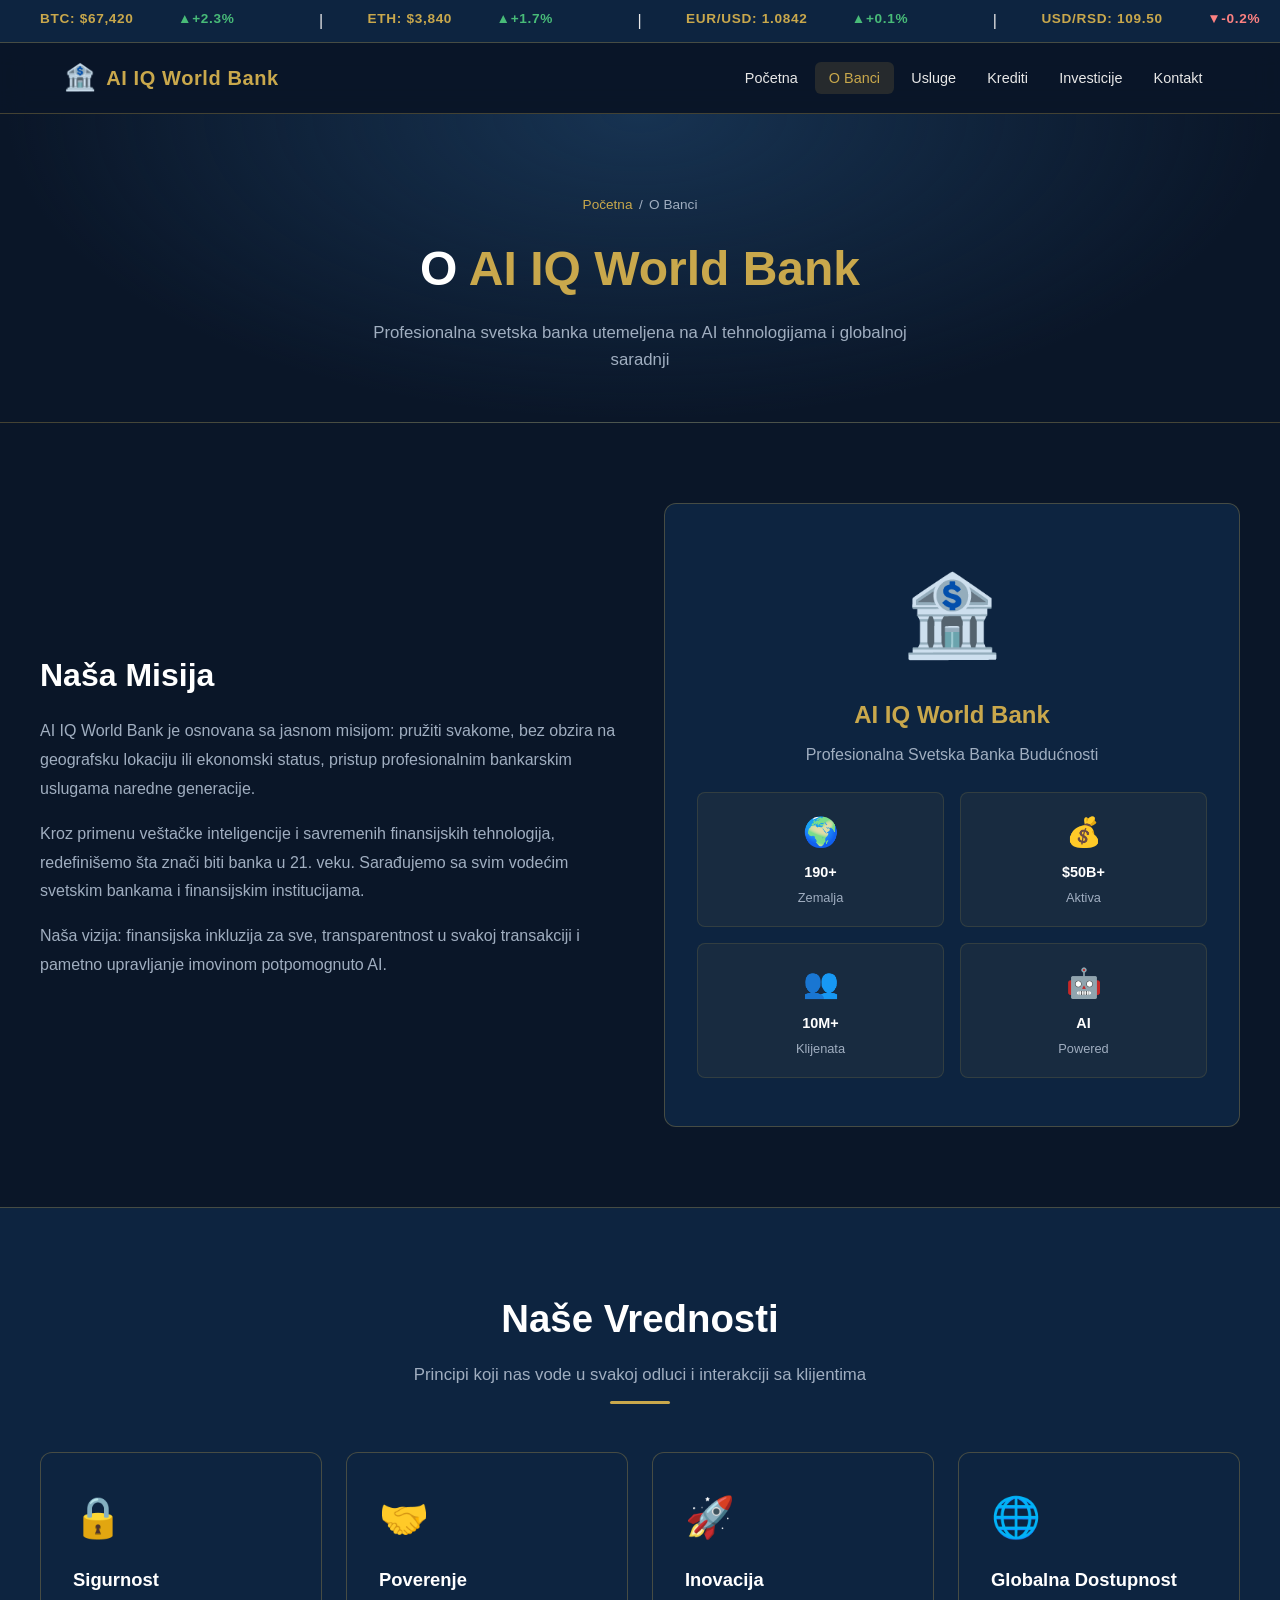
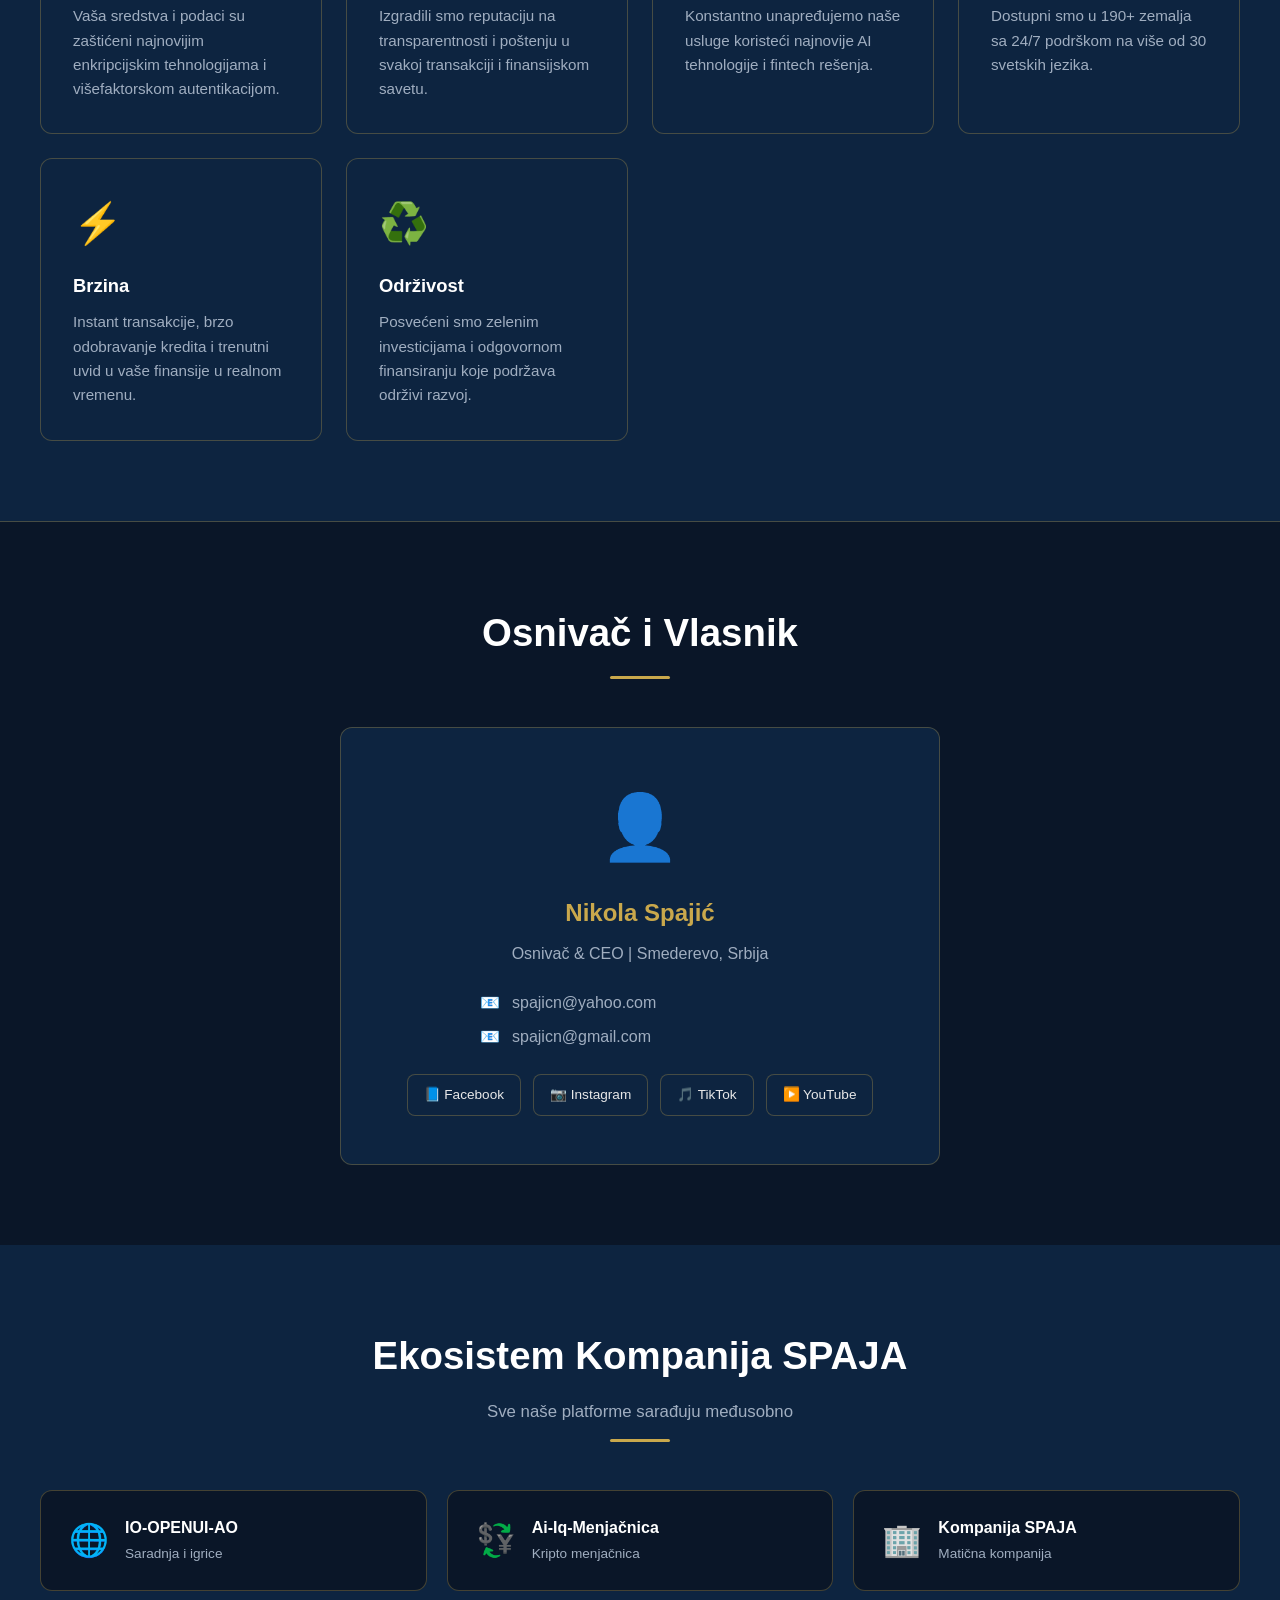
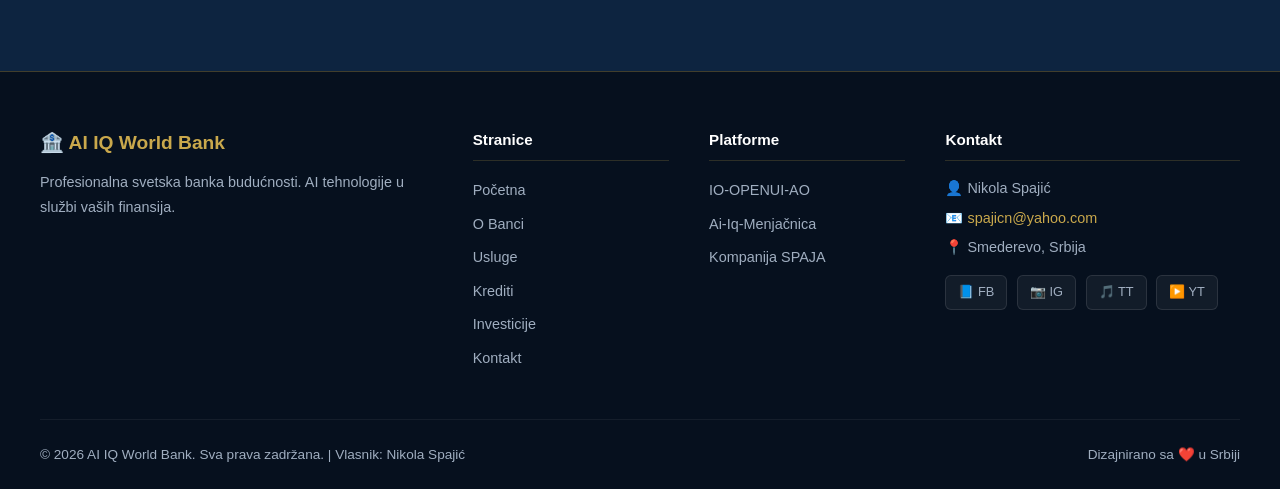
==== commit c76c43dd: "Build complete professional multi-page banking website with calculator, charts, and animations Co-au" ====
--- a/about.html
+++ b/about.html
@@ -1,161 +1,214 @@
 <!DOCTYPE html>
 <html lang="sr">
 <head>
-  <meta charset="UTF-8">
-  <meta name="viewport" content="width=device-width, initial-scale=1.0">
-  <title>O Banci &#8212; AI IQ World Bank</title>
-  <meta name="description" content="O AI IQ World Bank: misija, vizija, tim i vrednosti. Vlasnik Nikola Spajic.">
-  <meta http-equiv="X-Frame-Options" content="DENY">
-  <meta http-equiv="X-Content-Type-Options" content="nosniff">
-  <meta http-equiv="Referrer-Policy" content="strict-origin-when-cross-origin">
-  <meta name="author" content="Nikola Spajic">
-  <link rel="stylesheet" href="css/styles.css">
-  <link rel="stylesheet" href="css/components.css">
+  <meta charset="UTF-8" />
+  <meta name="viewport" content="width=device-width, initial-scale=1.0" />
+  <meta name="description" content="O AI IQ World Bank — misija, vrednosti i tim iza profesionalne svetske banke." />
+  <title>O Banci — AI IQ World Bank</title>
+  <link rel="stylesheet" href="styles.css" />
 </head>
 <body>
-<header class="header" role="banner">
-  <div class="header-inner">
-    <a href="index.html" class="logo">
-      <div class="logo-icon">AI</div>
-      <div class="logo-text"><span class="logo-name">AI IQ World Bank</span><span class="logo-tagline">Svetska Banka Buducnosti</span></div>
-    </a>
-    <nav class="nav" role="navigation" aria-label="Glavna navigacija">
-      <a href="index.html">Pocetna</a>
-      <a href="about.html">O Banci</a>
-      <a href="services.html">Usluge</a>
-      <a href="loans.html">Krediti</a>
-      <a href="investments.html">Investicije</a>
-      <a href="contact.html">Kontakt</a>
-      <div class="dropdown">
-        <button class="dropdown-toggle" aria-haspopup="true" aria-expanded="false">Platforme &#9660;</button>
-        <ul class="dropdown-menu" role="menu">
-          <li><a href="https://github.com/spaja86/Kompanija-SPAJA" target="_blank" rel="noopener noreferrer">Kompanija SPAJA</a></li>
-          <li><a href="https://io-openui-ao.vercel.app" target="_blank" rel="noopener noreferrer">IO-OPENUI-AO</a></li>
-          <li><a href="https://github.com/spaja86/Ai-Iq-Menja-nica" target="_blank" rel="noopener noreferrer">Menjacnica</a></li>
-        </ul>
-      </div>
+
+<div class="ticker-wrapper" aria-label="Finansijski ticker">
+  <div class="ticker-track"></div>
+</div>
+
+<header class="site-header">
+  <div class="nav-inner">
+    <a href="index.html" class="nav-logo"><span class="logo-icon">🏦</span><span>AI IQ World Bank</span></a>
+    <nav aria-label="Glavna navigacija">
+      <ul class="nav-links" id="navLinks">
+        <li><a href="index.html">Početna</a></li>
+        <li><a href="about.html">O Banci</a></li>
+        <li><a href="services.html">Usluge</a></li>
+        <li><a href="loans.html">Krediti</a></li>
+        <li><a href="investments.html">Investicije</a></li>
+        <li><a href="contact.html">Kontakt</a></li>
+      </ul>
     </nav>
-    <div class="header-actions">
-      <a href="contact.html" class="btn btn-primary">Otvori Racun</a>
-      <button class="hamburger" aria-label="Otvori meni" aria-expanded="false"><span></span><span></span><span></span></button>
-    </div>
+    <button class="hamburger" id="hamburger" aria-label="Otvori meni" aria-expanded="false">
+      <span></span><span></span><span></span>
+    </button>
   </div>
 </header>
-<nav class="mobile-nav" role="navigation" aria-label="Mobilna navigacija">
-  <a href="index.html">Pocetna</a><a href="about.html">O Banci</a><a href="services.html">Usluge</a>
-  <a href="loans.html">Krediti</a><a href="investments.html">Investicije</a><a href="contact.html">Kontakt</a>
-  <a href="contact.html" class="btn btn-primary mobile-btn">Otvori Racun</a>
-</nav>
-<section class="page-hero">
-  <div class="container" style="position:relative;z-index:1">
-    <h1>O <span class="text-gold">AI IQ World Bank</span></h1>
-    <p>Pioniri globalnog AI bankarstva &#8212; od Smedereva do celog sveta.</p>
-  </div>
-</section>
-<section class="page-section">
-  <div class="container">
-    <div class="smederevo-grid">
-      <div class="fade-in-left">
-        <h2 class="section-title" style="text-align:left" id="mission">Nasa <span>Misija</span></h2>
-        <div class="divider" style="margin-left:0"></div>
-        <p style="color:var(--text-secondary);line-height:1.8;margin-bottom:16px">AI IQ World Bank je osnovana sa jednom misijom: demokratizovati pristup naprednim finansijskim uslugama za svakoga, bez obzira na lokaciju ili velicinu portfelja.</p>
-        <p style="color:var(--text-secondary);line-height:1.8;margin-bottom:16px">Kombinacijom vestacke inteligencije, globalnih partnerstva (IMF, World Bank, ECB, BIS) i predanosti klijentima, gradimo banku buducnosti &#8212; dostupnu od Smedereva do Singapura.</p>
-        <p style="color:var(--text-secondary);line-height:1.8">Vlasnik i osnivac: <strong style="color:var(--accent-gold)">Nikola Spajic</strong></p>
-      </div>
-      <div class="fade-in-right delay-2">
-        <h2 class="section-title" style="text-align:left">Nase <span>Vrednosti</span></h2>
-        <div class="divider" style="margin-left:0"></div>
-        <div class="values-grid">
-          <div class="value-card"><div class="value-icon">&#127991;</div><div><h3>Transparentnost</h3><p>Bez skrivenih naknada. Svi uslovi jasni i dostupni.</p></div></div>
-          <div class="value-card"><div class="value-icon">&#128272;</div><div><h3>Bezbednost</h3><p>Najvisi nivo zastite podataka i transakcija.</p></div></div>
-          <div class="value-card"><div class="value-icon">&#128200;</div><div><h3>Inovacija</h3><p>Konstantno ulazemo u AI i nove tehnologije.</p></div></div>
-          <div class="value-card"><div class="value-icon">&#128101;</div><div><h3>Inkluzivnost</h3><p>Finansijske usluge za sve &#8212; bez diskriminacije.</p></div></div>
+
+<div class="page-hero">
+  <div class="breadcrumb"><a href="index.html">Početna</a><span>/</span>O Banci</div>
+  <h1>O <span>AI IQ World Bank</span></h1>
+  <p>Profesionalna svetska banka utemeljena na AI tehnologijama i globalnoj saradnji</p>
+</div>
+
+<!-- Misija -->
+<section>
+  <div class="section-inner">
+    <div class="about-grid">
+      <div class="animate-hidden">
+        <h2 style="font-size:clamp(1.5rem,3vw,2rem); color:#fff; margin-bottom:1rem;">Naša Misija</h2>
+        <p style="color:var(--bank-muted); margin-bottom:1rem; line-height:1.8;">AI IQ World Bank je osnovana sa jasnom misijom: pružiti svakome, bez obzira na geografsku lokaciju ili ekonomski status, pristup profesionalnim bankarskim uslugama naredne generacije.</p>
+        <p style="color:var(--bank-muted); margin-bottom:1rem; line-height:1.8;">Kroz primenu veštačke inteligencije i savremenih finansijskih tehnologija, redefinišemo šta znači biti banka u 21. veku. Sarađujemo sa svim vodećim svetskim bankama i finansijskim institucijama.</p>
+        <p style="color:var(--bank-muted); line-height:1.8;">Naša vizija: finansijska inkluzija za sve, transparentnost u svakoj transakciji i pametno upravljanje imovinom potpomognuto AI.</p>
+      </div>
+      <div class="about-visual animate-hidden">
+        <div class="bank-emblem">🏦</div>
+        <h3>AI IQ World Bank</h3>
+        <p>Profesionalna Svetska Banka Budućnosti</p>
+        <div class="values-grid" style="margin-top:1.5rem;">
+          <div class="value-item"><div class="v-icon">🌍</div><strong>190+</strong><span>Zemalja</span></div>
+          <div class="value-item"><div class="v-icon">💰</div><strong>$50B+</strong><span>Aktiva</span></div>
+          <div class="value-item"><div class="v-icon">👥</div><strong>10M+</strong><span>Klijenata</span></div>
+          <div class="value-item"><div class="v-icon">🤖</div><strong>AI</strong><span>Powered</span></div>
         </div>
       </div>
     </div>
   </div>
 </section>
-<section class="page-section alt-bg">
-  <div class="container">
-    <h2 class="section-title fade-in" id="team">Nas <span>Tim</span></h2>
-    <div class="divider"></div>
-    <div class="team-grid stagger-children">
-      <div class="team-card">
-        <div class="team-avatar">N</div>
-        <h3>Nikola Spajic</h3>
-        <div class="role">CEO &amp; Osnivac</div>
-        <p>Vizionar i pokretac AI IQ World Bank. Strucnjak za AI finansije i globalno bankarstvo.</p>
-      </div>
-      <div class="team-card">
-        <div class="team-avatar">&#129302;</div>
-        <h3>AI Operations Team</h3>
-        <div class="role">AI &amp; Tehnologija</div>
-        <p>Tim strucnjaka za vestacku inteligenciju, machine learning i finansijsku analitiku.</p>
-      </div>
-      <div class="team-card">
-        <div class="team-avatar">&#127760;</div>
-        <h3>Global Partnerships</h3>
-        <div class="role">Medjunarodne Relacije</div>
-        <p>Upravljanje partnerstvima sa IMF, ECB, BIS i vise od 10.000 banaka sirom sveta.</p>
-      </div>
-    </div>
-  </div>
-</section>
-<section class="page-section">
-  <div class="container">
-    <h2 class="section-title fade-in">Nasi <span>Rezultati</span></h2>
-    <div class="divider"></div>
-    <div class="stats-grid stagger-children">
-      <div class="stat-card"><div class="stat-icon">&#127757;</div><span class="stat-value" data-counter data-target="190" data-suffix="+">0+</span><span class="stat-label">Zemalja</span></div>
-      <div class="stat-card"><div class="stat-icon">&#128176;</div><span class="stat-value" data-counter data-prefix="$" data-target="50" data-suffix="B+">$0B+</span><span class="stat-label">Sredstava</span></div>
-      <div class="stat-card"><div class="stat-icon">&#128101;</div><span class="stat-value" data-counter data-target="5" data-suffix="M+">0M+</span><span class="stat-label">Klijenata</span></div>
-      <div class="stat-card"><div class="stat-icon">&#127970;</div><span class="stat-value" data-counter data-target="10000" data-suffix="+">0+</span><span class="stat-label">Partnerskih Banaka</span></div>
-    </div>
-  </div>
-</section>
-<footer class="footer" role="contentinfo">
-  <div class="container">
-    <div class="footer-grid">
-      <div class="footer-brand">
-        <a href="index.html" class="logo"><div class="logo-icon">AI</div><div class="logo-text"><span class="logo-name">AI IQ World Bank</span><span class="logo-tagline">Svetska Banka Buducnosti</span></div></a>
-        <p>Maksimalno profesionalna AI banka sa globalnim dosegom u 190+ zemalja.</p>
-        <div class="social-links">
-          <a href="https://www.facebook.com/Spaja86" target="_blank" rel="noopener noreferrer" class="social-link" aria-label="Facebook">f</a>
-          <a href="https://www.instagram.com/spaja.1986" target="_blank" rel="noopener noreferrer" class="social-link" aria-label="Instagram">ig</a>
-          <a href="https://github.com/spaja86" target="_blank" rel="noopener noreferrer" class="social-link" aria-label="GitHub">gh</a>
+
+<!-- Vrednosti -->
+<section style="background:var(--bank-mid); border-top:1px solid var(--glass-border); border-bottom:1px solid var(--glass-border);">
+  <div class="section-inner">
+    <div class="section-title animate-hidden">
+      <h2>Naše Vrednosti</h2>
+      <p>Principi koji nas vode u svakoj odluci i interakciji sa klijentima</p>
+      <div class="gold-line"></div>
+    </div>
+    <div class="cards-grid">
+      <div class="card animate-hidden">
+        <div class="card-icon">🔒</div>
+        <h3>Sigurnost</h3>
+        <p>Vaša sredstva i podaci su zaštićeni najnovijim enkripcijskim tehnologijama i višefaktorskom autentikacijom.</p>
+      </div>
+      <div class="card animate-hidden">
+        <div class="card-icon">🤝</div>
+        <h3>Poverenje</h3>
+        <p>Izgradili smo reputaciju na transparentnosti i poštenju u svakoj transakciji i finansijskom savetu.</p>
+      </div>
+      <div class="card animate-hidden">
+        <div class="card-icon">🚀</div>
+        <h3>Inovacija</h3>
+        <p>Konstantno unapređujemo naše usluge koristeći najnovije AI tehnologije i fintech rešenja.</p>
+      </div>
+      <div class="card animate-hidden">
+        <div class="card-icon">🌐</div>
+        <h3>Globalna Dostupnost</h3>
+        <p>Dostupni smo u 190+ zemalja sa 24/7 podrškom na više od 30 svetskih jezika.</p>
+      </div>
+      <div class="card animate-hidden">
+        <div class="card-icon">⚡</div>
+        <h3>Brzina</h3>
+        <p>Instant transakcije, brzo odobravanje kredita i trenutni uvid u vaše finansije u realnom vremenu.</p>
+      </div>
+      <div class="card animate-hidden">
+        <div class="card-icon">♻️</div>
+        <h3>Održivost</h3>
+        <p>Posvećeni smo zelenim investicijama i odgovornom finansiranju koje podržava održivi razvoj.</p>
+      </div>
+    </div>
+  </div>
+</section>
+
+<!-- Vlasnik -->
+<section>
+  <div class="section-inner">
+    <div class="section-title animate-hidden">
+      <h2>Osnivač i Vlasnik</h2>
+      <div class="gold-line"></div>
+    </div>
+    <div style="max-width:600px; margin:0 auto; text-align:center;" class="animate-hidden">
+      <div style="background:var(--bank-mid); border:1px solid var(--glass-border); border-radius:var(--radius); padding:3rem;">
+        <div style="font-size:4rem; margin-bottom:1rem;">👤</div>
+        <h3 style="color:var(--bank-gold); font-size:1.5rem; margin-bottom:0.5rem;">Nikola Spajić</h3>
+        <p style="color:var(--bank-muted); margin-bottom:1.5rem;">Osnivač &amp; CEO | Smederevo, Srbija</p>
+        <div style="display:flex; flex-direction:column; gap:0.5rem; text-align:left; max-width:320px; margin:0 auto;">
+          <div style="display:flex; gap:0.75rem; align-items:center;">
+            <span>📧</span>
+            <a href="mailto:spajicn@yahoo.com" style="color:var(--bank-muted);">spajicn@yahoo.com</a>
+          </div>
+          <div style="display:flex; gap:0.75rem; align-items:center;">
+            <span>📧</span>
+            <a href="mailto:spajicn@gmail.com" style="color:var(--bank-muted);">spajicn@gmail.com</a>
+          </div>
         </div>
-      </div>
-      <div class="footer-col"><h4>Usluge</h4><ul>
-        <li><a href="services.html">Tekuci Racuni</a></li><li><a href="loans.html">Krediti</a></li>
-        <li><a href="investments.html">Investicije</a></li><li><a href="services.html">Bezbednost</a></li>
-        <li><a href="services.html">International</a></li><li><a href="services.html">AI Savjetnik</a></li>
-      </ul></div>
-      <div class="footer-col"><h4>Kompanija</h4><ul>
-        <li><a href="about.html">O Banci</a></li><li><a href="about.html">Nas Tim</a></li>
-        <li><a href="index.html#smederevo">Smederevo</a></li><li><a href="index.html#partners">Partneri</a></li>
-      </ul></div>
-      <div class="footer-col"><h4>Kontakt</h4>
-        <div class="footer-contact">
-          <div class="contact-item"><span>&#128231;</span><a href="mailto:spajicn@yahoo.com">spajicn@yahoo.com</a></div>
-          <div class="contact-item"><span>&#128231;</span><a href="mailto:spajicn@gmail.com">spajicn@gmail.com</a></div>
-          <div class="contact-item"><span>&#128100;</span><span>Nikola Spajic</span></div>
-          <div class="contact-item"><span>&#127757;</span><span>Smederevo, Srbija</span></div>
+        <div class="social-links" style="justify-content:center; margin-top:1.5rem;">
+          <a href="https://www.facebook.com/Spaja86" class="social-link" target="_blank" rel="noopener">📘 Facebook</a>
+          <a href="https://www.instagram.com/spaja.1986" class="social-link" target="_blank" rel="noopener">📷 Instagram</a>
+          <a href="https://www.tiktok.com/@spaja.1986" class="social-link" target="_blank" rel="noopener">🎵 TikTok</a>
+          <a href="https://www.youtube.com/@spajanikopenevolution" class="social-link" target="_blank" rel="noopener">▶️ YouTube</a>
         </div>
       </div>
     </div>
-    <div class="footer-bottom">
-      <p>&copy; 2026 <strong>Nikola Spajic</strong> / AI IQ World Bank. Sva prava zadrzana.</p>
-      <div style="display:flex;gap:16px;flex-wrap:wrap">
-        <a href="https://github.com/spaja86/Kompanija-SPAJA" target="_blank" rel="noopener noreferrer" style="color:var(--text-muted);font-size:0.85rem">Kompanija SPAJA</a>
-        <a href="https://io-openui-ao.vercel.app" target="_blank" rel="noopener noreferrer" style="color:var(--text-muted);font-size:0.85rem">IO-OPENUI-AO</a>
-        <a href="https://github.com/spaja86/Ai-Iq-Menja-nica" target="_blank" rel="noopener noreferrer" style="color:var(--text-muted);font-size:0.85rem">Menjacnica</a>
-      </div>
-    </div>
+  </div>
+</section>
+
+<!-- Platforme -->
+<section class="platforms-section">
+  <div class="section-inner">
+    <div class="section-title animate-hidden">
+      <h2>Ekosistem Kompanija SPAJA</h2>
+      <p>Sve naše platforme sarađuju međusobno</p>
+      <div class="gold-line"></div>
+    </div>
+    <div class="platform-grid">
+      <a href="https://io-openui-ao.vercel.app" class="platform-card animate-hidden" target="_blank" rel="noopener">
+        <span class="platform-icon">🌐</span>
+        <div class="platform-card-text"><strong>IO-OPENUI-AO</strong><span>Saradnja i igrice</span></div>
+      </a>
+      <a href="https://github.com/spaja86/Ai-Iq-Menja-nica" class="platform-card animate-hidden" target="_blank" rel="noopener">
+        <span class="platform-icon">💱</span>
+        <div class="platform-card-text"><strong>Ai-Iq-Menjačnica</strong><span>Kripto menjačnica</span></div>
+      </a>
+      <a href="https://github.com/spaja86/Kompanija-SPAJA" class="platform-card animate-hidden" target="_blank" rel="noopener">
+        <span class="platform-icon">🏢</span>
+        <div class="platform-card-text"><strong>Kompanija SPAJA</strong><span>Matična kompanija</span></div>
+      </a>
+    </div>
+  </div>
+</section>
+
+<footer class="site-footer">
+  <div class="footer-grid">
+    <div class="footer-brand">
+      <div class="logo-text">🏦 AI IQ World Bank</div>
+      <p>Profesionalna svetska banka budućnosti. AI tehnologije u službi vaših finansija.</p>
+    </div>
+    <div class="footer-col">
+      <h4>Stranice</h4>
+      <ul>
+        <li><a href="index.html">Početna</a></li>
+        <li><a href="about.html">O Banci</a></li>
+        <li><a href="services.html">Usluge</a></li>
+        <li><a href="loans.html">Krediti</a></li>
+        <li><a href="investments.html">Investicije</a></li>
+        <li><a href="contact.html">Kontakt</a></li>
+      </ul>
+    </div>
+    <div class="footer-col">
+      <h4>Platforme</h4>
+      <ul>
+        <li><a href="https://io-openui-ao.vercel.app" target="_blank" rel="noopener">IO-OPENUI-AO</a></li>
+        <li><a href="https://github.com/spaja86/Ai-Iq-Menja-nica" target="_blank" rel="noopener">Ai-Iq-Menjačnica</a></li>
+        <li><a href="https://github.com/spaja86/Kompanija-SPAJA" target="_blank" rel="noopener">Kompanija SPAJA</a></li>
+      </ul>
+    </div>
+    <div class="footer-col footer-contact">
+      <h4>Kontakt</h4>
+      <p>👤 Nikola Spajić</p>
+      <p>📧 <a href="mailto:spajicn@yahoo.com">spajicn@yahoo.com</a></p>
+      <p>📍 Smederevo, Srbija</p>
+      <div class="footer-social">
+        <a href="https://www.facebook.com/Spaja86" target="_blank" rel="noopener">📘 FB</a>
+        <a href="https://www.instagram.com/spaja.1986" target="_blank" rel="noopener">📷 IG</a>
+        <a href="https://www.tiktok.com/@spaja.1986" target="_blank" rel="noopener">🎵 TT</a>
+        <a href="https://www.youtube.com/@spajanikopenevolution" target="_blank" rel="noopener">▶️ YT</a>
+      </div>
+    </div>
+  </div>
+  <div class="footer-bottom">
+    <p>© <span id="footer-year">2026</span> AI IQ World Bank. Sva prava zadržana. | Vlasnik: Nikola Spajić</p>
+    <p>Dizajnirano sa ❤️ u Srbiji</p>
   </div>
 </footer>
-<script src="js/animations.js"></script>
+
+<script src="js/ticker.js"></script>
 <script src="js/main.js"></script>
-</body></html>
-
 </body>
-</html>+</html>
--- a/styles.css
+++ b/styles.css
@@ -0,0 +1,636 @@
+/* ============================================================
+   AI IQ World Bank — Professional Banking Theme
+   ============================================================ */
+
+/* Custom Properties */
+:root {
+  --bank-dark:    #0a1628;
+  --bank-blue:    #1a3a5c;
+  --bank-mid:     #0d2440;
+  --bank-gold:    #c9a84c;
+  --bank-gold-lt: #e6c870;
+  --bank-light:   #f8f9fa;
+  --bank-text:    #e8e8e8;
+  --bank-muted:   #a0aec0;
+  --glass-bg:     rgba(10, 22, 40, 0.85);
+  --glass-border: rgba(201, 168, 76, 0.3);
+  --transition:   0.3s ease;
+  --shadow:       0 8px 32px rgba(0,0,0,0.4);
+  --radius:       12px;
+}
+
+/* Reset */
+*, *::before, *::after { box-sizing: border-box; margin: 0; padding: 0; }
+html { scroll-behavior: smooth; font-size: 16px; }
+body {
+  font-family: 'Segoe UI', Arial, sans-serif;
+  background: var(--bank-dark);
+  color: var(--bank-text);
+  line-height: 1.6;
+  overflow-x: hidden;
+}
+a { color: var(--bank-gold); text-decoration: none; transition: color var(--transition); }
+a:hover { color: var(--bank-gold-lt); }
+img { max-width: 100%; display: block; }
+
+/* ===================== TICKER BAR ===================== */
+.ticker-wrapper {
+  background: var(--bank-mid);
+  border-bottom: 1px solid var(--glass-border);
+  overflow: hidden;
+  padding: 8px 0;
+  position: relative;
+  z-index: 999;
+}
+.ticker-track {
+  display: flex;
+  white-space: nowrap;
+  animation: tickerScroll 40s linear infinite;
+}
+.ticker-track span {
+  color: var(--bank-gold);
+  font-size: 0.85rem;
+  font-weight: 600;
+  letter-spacing: 0.05em;
+  padding: 0 2.5rem;
+}
+.ticker-track span.up   { color: #48bb78; }
+.ticker-track span.down { color: #fc8181; }
+@keyframes tickerScroll {
+  0%   { transform: translateX(0); }
+  100% { transform: translateX(-50%); }
+}
+
+/* ===================== HEADER / NAV ===================== */
+.site-header {
+  position: sticky;
+  top: 0;
+  z-index: 1000;
+  background: var(--glass-bg);
+  backdrop-filter: blur(12px);
+  -webkit-backdrop-filter: blur(12px);
+  border-bottom: 1px solid var(--glass-border);
+  transition: box-shadow var(--transition);
+}
+.site-header.scrolled { box-shadow: 0 4px 24px rgba(0,0,0,0.5); }
+.nav-inner {
+  max-width: 1200px;
+  margin: 0 auto;
+  padding: 0 1.5rem;
+  height: 70px;
+  display: flex;
+  align-items: center;
+  justify-content: space-between;
+}
+.nav-logo {
+  display: flex;
+  align-items: center;
+  gap: 0.6rem;
+  font-size: 1.25rem;
+  font-weight: 700;
+  color: var(--bank-gold);
+  letter-spacing: 0.03em;
+}
+.nav-logo .logo-icon { font-size: 1.6rem; }
+.nav-links { display: flex; list-style: none; gap: 0.25rem; }
+.nav-links a {
+  color: var(--bank-text);
+  padding: 0.5rem 0.85rem;
+  border-radius: 6px;
+  font-size: 0.9rem;
+  font-weight: 500;
+  transition: background var(--transition), color var(--transition);
+}
+.nav-links a:hover,
+.nav-links a.active {
+  background: rgba(201, 168, 76, 0.15);
+  color: var(--bank-gold);
+}
+.hamburger {
+  display: none;
+  flex-direction: column;
+  gap: 5px;
+  cursor: pointer;
+  background: none;
+  border: none;
+  padding: 4px;
+}
+.hamburger span {
+  display: block;
+  width: 24px;
+  height: 2px;
+  background: var(--bank-gold);
+  border-radius: 2px;
+  transition: var(--transition);
+}
+
+/* ===================== HERO ===================== */
+.hero {
+  min-height: 90vh;
+  display: flex;
+  align-items: center;
+  justify-content: center;
+  text-align: center;
+  padding: 4rem 1.5rem 3rem;
+  background:
+    radial-gradient(ellipse at 20% 50%, rgba(26,58,92,0.6) 0%, transparent 60%),
+    radial-gradient(ellipse at 80% 20%, rgba(201,168,76,0.08) 0%, transparent 50%),
+    var(--bank-dark);
+  position: relative;
+  overflow: hidden;
+}
+.hero::before {
+  content: '';
+  position: absolute;
+  inset: 0;
+  background: url("data:image/svg+xml,%3Csvg width='60' height='60' viewBox='0 0 60 60' xmlns='http://www.w3.org/2000/svg'%3E%3Cg fill='none' fill-rule='evenodd'%3E%3Cg fill='%23c9a84c' fill-opacity='0.04'%3E%3Cpath d='M36 34v-4h-2v4h-4v2h4v4h2v-4h4v-2h-4zm0-30V0h-2v4h-4v2h4v4h2V6h4V4h-4zM6 34v-4H4v4H0v2h4v4h2v-4h4v-2H6zM6 4V0H4v4H0v2h4v4h2V6h4V4H6z'/%3E%3C/g%3E%3C/g%3E%3C/svg%3E");
+}
+.hero-content { position: relative; z-index: 1; max-width: 800px; }
+.hero-badge {
+  display: inline-block;
+  background: rgba(201,168,76,0.15);
+  border: 1px solid var(--glass-border);
+  color: var(--bank-gold);
+  font-size: 0.8rem;
+  font-weight: 600;
+  letter-spacing: 0.1em;
+  text-transform: uppercase;
+  padding: 0.4rem 1.2rem;
+  border-radius: 999px;
+  margin-bottom: 1.5rem;
+}
+.hero h1 {
+  font-size: clamp(2.2rem, 5vw, 3.8rem);
+  font-weight: 800;
+  color: #fff;
+  line-height: 1.15;
+  margin-bottom: 1rem;
+}
+.hero h1 span { color: var(--bank-gold); }
+.hero h2 {
+  font-size: clamp(1rem, 2.5vw, 1.4rem);
+  font-weight: 400;
+  color: var(--bank-muted);
+  margin-bottom: 1.25rem;
+}
+.hero p { font-size: 1rem; color: var(--bank-muted); margin-bottom: 2.5rem; }
+.hero-buttons { display: flex; gap: 1rem; justify-content: center; flex-wrap: wrap; }
+
+/* ===================== BUTTONS ===================== */
+.btn-primary {
+  background: linear-gradient(135deg, var(--bank-gold), var(--bank-gold-lt));
+  color: var(--bank-dark);
+  font-weight: 700;
+  padding: 0.85rem 2rem;
+  border-radius: 8px;
+  border: none;
+  cursor: pointer;
+  font-size: 0.95rem;
+  transition: transform var(--transition), box-shadow var(--transition);
+  display: inline-block;
+}
+.btn-primary:hover {
+  transform: translateY(-2px);
+  box-shadow: 0 8px 24px rgba(201,168,76,0.4);
+  color: var(--bank-dark);
+}
+.btn-secondary {
+  background: transparent;
+  color: var(--bank-gold);
+  font-weight: 600;
+  padding: 0.85rem 2rem;
+  border-radius: 8px;
+  border: 1px solid var(--glass-border);
+  cursor: pointer;
+  font-size: 0.95rem;
+  transition: background var(--transition), border-color var(--transition);
+  display: inline-block;
+}
+.btn-secondary:hover {
+  background: rgba(201,168,76,0.1);
+  border-color: var(--bank-gold);
+  color: var(--bank-gold);
+}
+
+/* ===================== STATS ===================== */
+.stats-section {
+  background: var(--bank-mid);
+  border-top: 1px solid var(--glass-border);
+  border-bottom: 1px solid var(--glass-border);
+  padding: 3rem 1.5rem;
+}
+.stats-grid {
+  max-width: 1000px;
+  margin: 0 auto;
+  display: grid;
+  grid-template-columns: repeat(auto-fit, minmax(180px, 1fr));
+  gap: 2rem;
+  text-align: center;
+}
+.stat-item { padding: 1rem; }
+.stat-number {
+  font-size: clamp(2rem, 4vw, 2.8rem);
+  font-weight: 800;
+  color: var(--bank-gold);
+  display: block;
+  line-height: 1.1;
+}
+.stat-label { font-size: 0.9rem; color: var(--bank-muted); margin-top: 0.4rem; }
+
+/* ===================== SECTIONS ===================== */
+section { padding: 5rem 1.5rem; }
+.section-inner { max-width: 1200px; margin: 0 auto; }
+.section-title { text-align: center; margin-bottom: 3rem; }
+.section-title h2 {
+  font-size: clamp(1.6rem, 3.5vw, 2.4rem);
+  font-weight: 700;
+  color: #fff;
+  margin-bottom: 0.75rem;
+}
+.section-title p { color: var(--bank-muted); font-size: 1.05rem; max-width: 560px; margin: 0 auto; }
+.gold-line {
+  width: 60px; height: 3px;
+  background: var(--bank-gold);
+  margin: 0.8rem auto 0;
+  border-radius: 2px;
+}
+
+/* ===================== CARDS ===================== */
+.cards-grid { display: grid; grid-template-columns: repeat(auto-fit, minmax(280px, 1fr)); gap: 1.5rem; }
+.card {
+  background: var(--bank-mid);
+  border: 1px solid var(--glass-border);
+  border-radius: var(--radius);
+  padding: 2rem;
+  transition: transform var(--transition), box-shadow var(--transition), border-color var(--transition);
+  position: relative;
+  overflow: hidden;
+}
+.card::before {
+  content: '';
+  position: absolute;
+  top: 0; left: 0; right: 0;
+  height: 3px;
+  background: linear-gradient(90deg, var(--bank-gold), var(--bank-gold-lt));
+  transform: scaleX(0);
+  transform-origin: left;
+  transition: transform var(--transition);
+}
+.card:hover { transform: translateY(-6px); box-shadow: var(--shadow); border-color: var(--bank-gold); }
+.card:hover::before { transform: scaleX(1); }
+.card-icon { font-size: 2.5rem; margin-bottom: 1rem; }
+.card h3 { font-size: 1.15rem; font-weight: 700; color: #fff; margin-bottom: 0.6rem; }
+.card p { color: var(--bank-muted); font-size: 0.95rem; line-height: 1.6; }
+.card-link { display: inline-block; margin-top: 1.2rem; color: var(--bank-gold); font-size: 0.9rem; font-weight: 600; }
+
+/* ===================== PLATFORMS ===================== */
+.platforms-section { background: var(--bank-mid); }
+.platform-grid { display: grid; grid-template-columns: repeat(auto-fit, minmax(260px, 1fr)); gap: 1.25rem; }
+.platform-card {
+  background: var(--bank-dark);
+  border: 1px solid var(--glass-border);
+  border-radius: var(--radius);
+  padding: 1.5rem 1.75rem;
+  display: flex;
+  align-items: center;
+  gap: 1rem;
+  transition: transform var(--transition), box-shadow var(--transition);
+  color: var(--bank-text);
+}
+.platform-card:hover {
+  transform: translateY(-4px);
+  box-shadow: 0 8px 24px rgba(201,168,76,0.2);
+  border-color: var(--bank-gold);
+  color: var(--bank-gold-lt);
+}
+.platform-card .platform-icon { font-size: 2rem; flex-shrink: 0; }
+.platform-card-text strong { display: block; color: #fff; font-size: 1rem; }
+.platform-card-text span   { font-size: 0.85rem; color: var(--bank-muted); }
+
+/* ===================== SMEDEREVO ===================== */
+.smederevo-section {
+  background: linear-gradient(135deg, var(--bank-dark) 0%, var(--bank-mid) 100%);
+}
+.smederevo-content { display: grid; grid-template-columns: 1fr 1fr; gap: 3rem; align-items: center; }
+.smederevo-content h2 { font-size: clamp(1.5rem, 3vw, 2.2rem); font-weight: 700; color: #fff; margin-bottom: 1rem; }
+.smederevo-content p { color: var(--bank-muted); margin-bottom: 0.8rem; line-height: 1.7; }
+.expansion-list { list-style: none; margin: 1.5rem 0; }
+.expansion-list li {
+  color: var(--bank-text);
+  padding: 0.5rem 0;
+  border-bottom: 1px solid rgba(201,168,76,0.1);
+  display: flex;
+  align-items: center;
+  gap: 0.75rem;
+}
+.expansion-list li::before { content: '✦'; color: var(--bank-gold); font-size: 0.8rem; }
+.smederevo-visual {
+  background: var(--bank-mid);
+  border: 1px solid var(--glass-border);
+  border-radius: var(--radius);
+  padding: 2rem;
+  text-align: center;
+}
+.city-name { font-size: 2rem; font-weight: 800; color: var(--bank-gold); margin-bottom: 0.5rem; }
+
+/* ===================== CALCULATOR ===================== */
+.calculator-wrapper { display: grid; grid-template-columns: 1fr 1fr; gap: 2.5rem; align-items: start; }
+.calc-panel {
+  background: var(--bank-mid);
+  border: 1px solid var(--glass-border);
+  border-radius: var(--radius);
+  padding: 2rem;
+}
+.calc-panel h3 {
+  color: var(--bank-gold);
+  font-size: 1.2rem;
+  font-weight: 700;
+  margin-bottom: 1.5rem;
+  padding-bottom: 0.75rem;
+  border-bottom: 1px solid var(--glass-border);
+}
+.form-group { margin-bottom: 1.25rem; }
+.form-group label { display: block; font-size: 0.9rem; color: var(--bank-muted); margin-bottom: 0.5rem; font-weight: 500; }
+.form-group input[type="range"] { width: 100%; accent-color: var(--bank-gold); margin-bottom: 0.3rem; }
+.form-group input[type="number"],
+.form-group input[type="text"],
+.form-group input[type="email"],
+.form-group select,
+.form-group textarea {
+  width: 100%;
+  background: rgba(255,255,255,0.05);
+  border: 1px solid var(--glass-border);
+  border-radius: 8px;
+  padding: 0.75rem 1rem;
+  color: var(--bank-text);
+  font-size: 0.95rem;
+  transition: border-color var(--transition);
+  font-family: inherit;
+}
+.form-group input:focus,
+.form-group select:focus,
+.form-group textarea:focus {
+  outline: none;
+  border-color: var(--bank-gold);
+  box-shadow: 0 0 0 2px rgba(201,168,76,0.15);
+}
+.range-val { text-align: right; color: var(--bank-gold); font-weight: 700; font-size: 1.1rem; }
+.calc-results { margin-top: 1.5rem; }
+.result-row {
+  display: flex;
+  justify-content: space-between;
+  align-items: center;
+  padding: 0.85rem 0;
+  border-bottom: 1px solid rgba(201,168,76,0.1);
+}
+.result-row:last-child { border-bottom: none; }
+.result-label { color: var(--bank-muted); font-size: 0.9rem; }
+.result-value { color: var(--bank-gold); font-weight: 700; font-size: 1.1rem; }
+.result-value.highlight { font-size: 1.4rem; color: var(--bank-gold-lt); }
+canvas#loanChart { margin-top: 1.5rem; max-height: 220px; }
+
+/* ===================== CONTACT ===================== */
+.contact-wrapper { display: grid; grid-template-columns: 1fr 1fr; gap: 2.5rem; }
+.contact-info { padding: 1rem 0; }
+.contact-info h3 { color: var(--bank-gold); font-size: 1.3rem; margin-bottom: 1.5rem; }
+.contact-item { display: flex; align-items: flex-start; gap: 1rem; margin-bottom: 1.25rem; }
+.contact-item .c-icon { font-size: 1.4rem; flex-shrink: 0; margin-top: 0.1rem; }
+.contact-item strong { display: block; color: #fff; margin-bottom: 0.2rem; }
+.contact-item span, .contact-item a { color: var(--bank-muted); font-size: 0.95rem; display: block; }
+.social-links { display: flex; gap: 0.75rem; flex-wrap: wrap; margin-top: 1.5rem; }
+.social-link {
+  background: var(--bank-mid);
+  border: 1px solid var(--glass-border);
+  border-radius: 8px;
+  padding: 0.6rem 1rem;
+  font-size: 0.85rem;
+  color: var(--bank-text);
+  font-weight: 500;
+  transition: background var(--transition), border-color var(--transition);
+}
+.social-link:hover {
+  background: rgba(201,168,76,0.15);
+  border-color: var(--bank-gold);
+  color: var(--bank-gold);
+}
+.contact-form-panel {
+  background: var(--bank-mid);
+  border: 1px solid var(--glass-border);
+  border-radius: var(--radius);
+  padding: 2rem;
+}
+.contact-form-panel h3 { color: var(--bank-gold); font-size: 1.2rem; margin-bottom: 1.5rem; }
+.form-message {
+  display: none;
+  padding: 1rem;
+  border-radius: 8px;
+  margin-top: 1rem;
+  font-weight: 600;
+  text-align: center;
+}
+.form-message.success { background: rgba(72,187,120,0.15); color: #48bb78; border: 1px solid rgba(72,187,120,0.3); }
+.form-message.error   { background: rgba(252,129,129,0.15); color: #fc8181; border: 1px solid rgba(252,129,129,0.3); }
+
+/* ===================== INVESTMENTS ===================== */
+.chart-container {
+  background: var(--bank-mid);
+  border: 1px solid var(--glass-border);
+  border-radius: var(--radius);
+  padding: 2rem;
+  position: relative;
+}
+.chart-container h3 { color: var(--bank-gold); font-size: 1.1rem; margin-bottom: 1.5rem; }
+canvas#assetsChart, canvas#returnsChart { max-height: 320px; width: 100% !important; }
+.investment-cards { display: grid; grid-template-columns: repeat(auto-fit, minmax(220px, 1fr)); gap: 1.25rem; margin-bottom: 2.5rem; }
+.inv-card {
+  background: var(--bank-mid);
+  border: 1px solid var(--glass-border);
+  border-radius: var(--radius);
+  padding: 1.5rem;
+  text-align: center;
+}
+.inv-card .inv-icon { font-size: 2rem; margin-bottom: 0.5rem; }
+.inv-card h4 { color: #fff; margin-bottom: 0.3rem; }
+.inv-card .inv-rate { color: var(--bank-gold); font-size: 1.4rem; font-weight: 800; }
+.inv-card p { color: var(--bank-muted); font-size: 0.85rem; margin-top: 0.4rem; }
+
+/* ===================== PAGE HERO ===================== */
+.page-hero {
+  padding: 5rem 1.5rem 3rem;
+  text-align: center;
+  background:
+    radial-gradient(ellipse at 50% 0%, rgba(26,58,92,0.8) 0%, transparent 70%),
+    var(--bank-dark);
+  border-bottom: 1px solid var(--glass-border);
+}
+.page-hero h1 { font-size: clamp(1.8rem, 4vw, 3rem); font-weight: 800; color: #fff; margin-bottom: 0.75rem; }
+.page-hero h1 span { color: var(--bank-gold); }
+.page-hero p { color: var(--bank-muted); font-size: 1.05rem; max-width: 560px; margin: 0 auto; }
+.breadcrumb { font-size: 0.85rem; color: var(--bank-muted); margin-bottom: 1rem; }
+.breadcrumb a { color: var(--bank-gold); }
+.breadcrumb span { color: var(--bank-muted); margin: 0 0.4rem; }
+
+/* ===================== ABOUT ===================== */
+.about-grid { display: grid; grid-template-columns: 1fr 1fr; gap: 3rem; align-items: center; }
+.about-visual {
+  background: var(--bank-mid);
+  border: 1px solid var(--glass-border);
+  border-radius: var(--radius);
+  padding: 3rem 2rem;
+  text-align: center;
+}
+.about-visual .bank-emblem { font-size: 5rem; margin-bottom: 1rem; }
+.about-visual h3 { color: var(--bank-gold); font-size: 1.5rem; margin-bottom: 0.5rem; }
+.about-visual p  { color: var(--bank-muted); }
+.values-grid { display: grid; grid-template-columns: 1fr 1fr; gap: 1rem; margin-top: 1.5rem; }
+.value-item {
+  background: rgba(201,168,76,0.06);
+  border: 1px solid rgba(201,168,76,0.15);
+  border-radius: 8px;
+  padding: 1rem;
+  text-align: center;
+}
+.value-item .v-icon { font-size: 1.8rem; margin-bottom: 0.4rem; }
+.value-item strong { display: block; color: #fff; font-size: 0.9rem; }
+.value-item span   { color: var(--bank-muted); font-size: 0.8rem; }
+
+/* ===================== FOOTER ===================== */
+.site-footer {
+  background: #06101e;
+  border-top: 1px solid var(--glass-border);
+  padding: 3.5rem 1.5rem 1.5rem;
+}
+.footer-grid {
+  max-width: 1200px;
+  margin: 0 auto;
+  display: grid;
+  grid-template-columns: 2fr 1fr 1fr 1.5fr;
+  gap: 2.5rem;
+  padding-bottom: 2.5rem;
+  border-bottom: 1px solid rgba(255,255,255,0.06);
+}
+.footer-brand .logo-text {
+  font-size: 1.2rem;
+  font-weight: 700;
+  color: var(--bank-gold);
+  margin-bottom: 0.75rem;
+  display: flex;
+  align-items: center;
+  gap: 0.5rem;
+}
+.footer-brand p { color: var(--bank-muted); font-size: 0.9rem; line-height: 1.7; }
+.footer-col h4 {
+  color: #fff;
+  font-size: 0.95rem;
+  font-weight: 600;
+  margin-bottom: 1rem;
+  padding-bottom: 0.5rem;
+  border-bottom: 1px solid rgba(201,168,76,0.2);
+}
+.footer-col ul { list-style: none; }
+.footer-col ul li { margin-bottom: 0.5rem; }
+.footer-col ul li a { color: var(--bank-muted); font-size: 0.9rem; transition: color var(--transition); }
+.footer-col ul li a:hover { color: var(--bank-gold); }
+.footer-contact p { color: var(--bank-muted); font-size: 0.9rem; margin-bottom: 0.4rem; }
+.footer-social { display: flex; gap: 0.6rem; flex-wrap: wrap; margin-top: 1rem; }
+.footer-social a {
+  background: rgba(255,255,255,0.05);
+  border: 1px solid rgba(255,255,255,0.1);
+  border-radius: 6px;
+  padding: 0.4rem 0.75rem;
+  color: var(--bank-muted);
+  font-size: 0.8rem;
+  transition: background var(--transition), color var(--transition);
+}
+.footer-social a:hover { background: rgba(201,168,76,0.15); color: var(--bank-gold); border-color: var(--glass-border); }
+.footer-bottom {
+  max-width: 1200px;
+  margin: 1.5rem auto 0;
+  display: flex;
+  justify-content: space-between;
+  align-items: center;
+  flex-wrap: wrap;
+  gap: 0.75rem;
+}
+.footer-bottom p { color: var(--bank-muted); font-size: 0.85rem; }
+
+/* ===================== SERVICES ===================== */
+.feature-list { display: grid; grid-template-columns: 1fr 1fr; gap: 1rem; margin-top: 1.5rem; }
+.feature-item {
+  display: flex;
+  align-items: flex-start;
+  gap: 0.75rem;
+  padding: 0.75rem;
+  background: rgba(255,255,255,0.03);
+  border-radius: 8px;
+}
+.feature-item .f-icon { font-size: 1.4rem; flex-shrink: 0; }
+.feature-item strong  { display: block; color: #fff; font-size: 0.9rem; }
+.feature-item span    { color: var(--bank-muted); font-size: 0.8rem; }
+
+/* ===================== TABLE ===================== */
+.rate-table { width: 100%; border-collapse: collapse; margin-top: 1.5rem; }
+.rate-table th,
+.rate-table td {
+  padding: 0.85rem 1.2rem;
+  text-align: left;
+  border-bottom: 1px solid rgba(255,255,255,0.06);
+  font-size: 0.9rem;
+}
+.rate-table th { background: rgba(201,168,76,0.1); color: var(--bank-gold); font-weight: 600; }
+.rate-table td { color: var(--bank-text); }
+.rate-table tr:hover td { background: rgba(255,255,255,0.03); }
+
+/* ===================== MAP ===================== */
+.map-placeholder {
+  background: var(--bank-mid);
+  border: 1px solid var(--glass-border);
+  border-radius: var(--radius);
+  height: 280px;
+  display: flex;
+  flex-direction: column;
+  align-items: center;
+  justify-content: center;
+  text-align: center;
+  gap: 0.75rem;
+  color: var(--bank-muted);
+}
+.map-placeholder .map-pin { font-size: 3rem; color: var(--bank-gold); }
+.map-placeholder strong   { color: #fff; font-size: 1.1rem; }
+
+/* ===================== ANIMATIONS ===================== */
+@keyframes fadeIn  { from { opacity: 0; } to { opacity: 1; } }
+@keyframes slideUp { from { opacity: 0; transform: translateY(30px); } to { opacity: 1; transform: translateY(0); } }
+.animate-hidden  { opacity: 0; transform: translateY(30px); transition: opacity 0.7s ease, transform 0.7s ease; }
+.animate-visible { opacity: 1; transform: translateY(0); }
+
+/* ===================== RESPONSIVE ===================== */
+@media (max-width: 900px) {
+  .calculator-wrapper,
+  .contact-wrapper,
+  .about-grid,
+  .smederevo-content { grid-template-columns: 1fr; }
+  .footer-grid { grid-template-columns: 1fr 1fr; }
+}
+@media (max-width: 768px) {
+  .nav-links {
+    display: none;
+    position: fixed;
+    top: 70px; left: 0; right: 0;
+    background: var(--glass-bg);
+    backdrop-filter: blur(12px);
+    flex-direction: column;
+    padding: 1.5rem;
+    gap: 0.25rem;
+    border-bottom: 1px solid var(--glass-border);
+  }
+  .nav-links.open { display: flex; }
+  .hamburger { display: flex; }
+  .feature-list { grid-template-columns: 1fr; }
+  .values-grid  { grid-template-columns: 1fr 1fr; }
+}
+@media (max-width: 560px) {
+  .footer-grid { grid-template-columns: 1fr; }
+  .hero-buttons { flex-direction: column; align-items: center; }
+  .values-grid { grid-template-columns: 1fr; }
+}
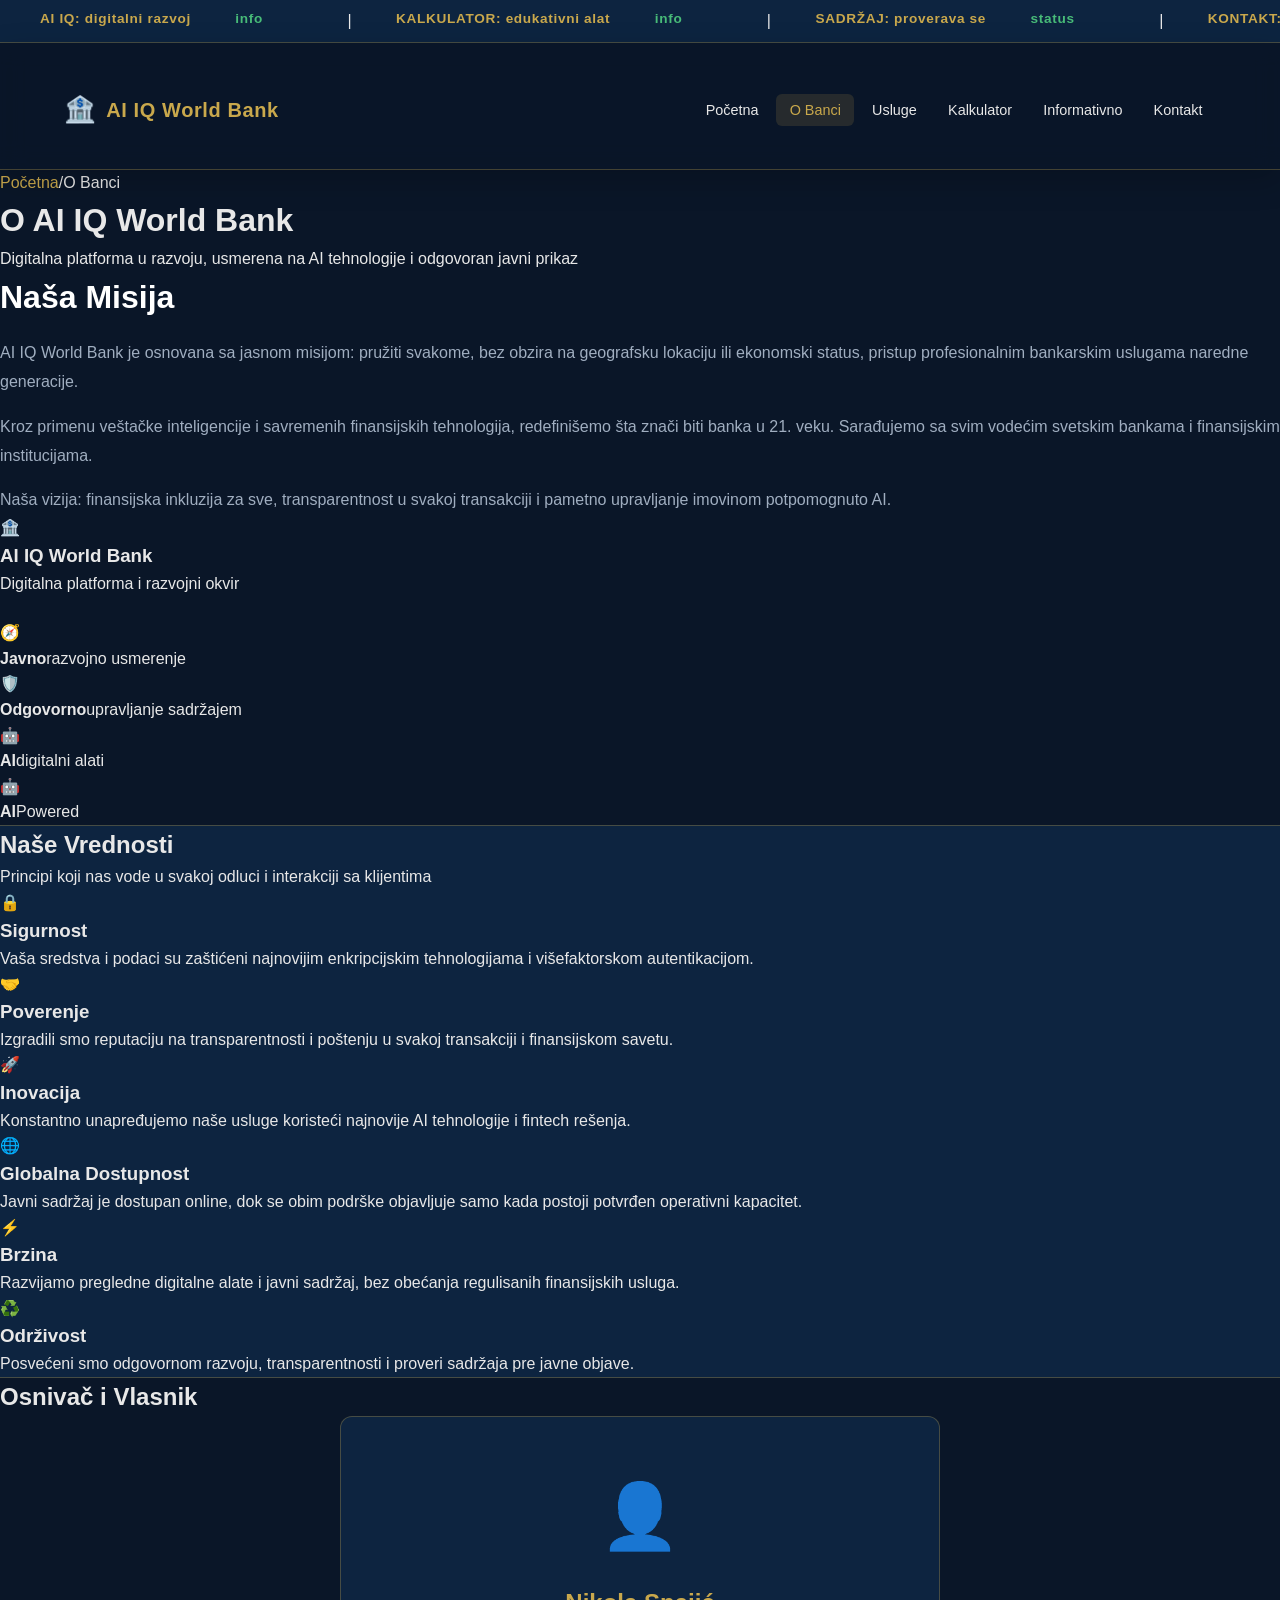
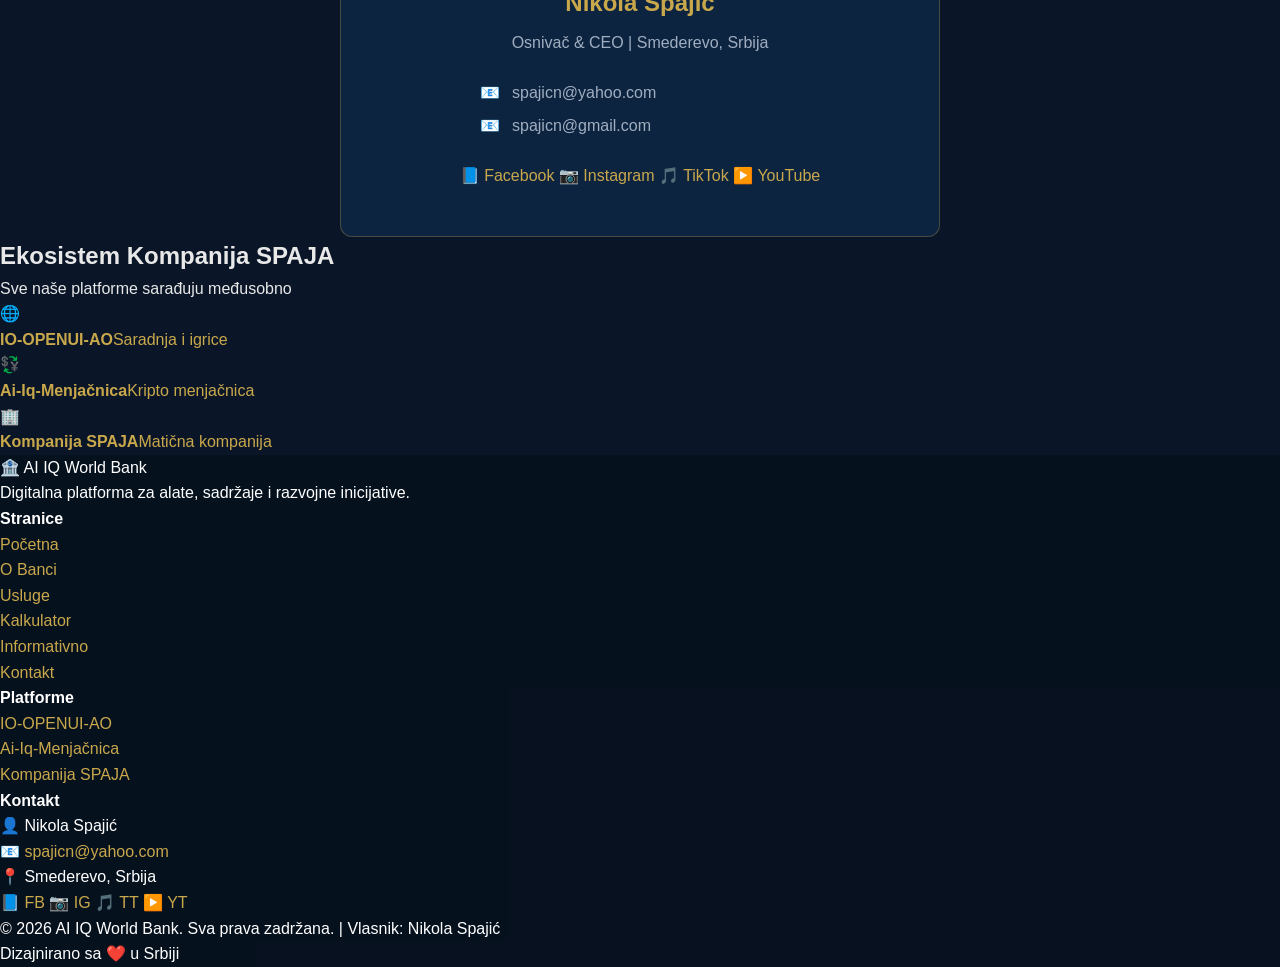
==== commit 564b9c33: "Replace unverified financial claims" ====
--- a/about.html
+++ b/about.html
@@ -9,7 +9,7 @@
 </head>
 <body>
 
-<div class="ticker-wrapper" aria-label="Finansijski ticker">
+<div class="ticker-wrapper" aria-label="Status platforme">
   <div class="ticker-track"></div>
 </div>
 
@@ -21,8 +21,8 @@
         <li><a href="index.html">Početna</a></li>
         <li><a href="about.html">O Banci</a></li>
         <li><a href="services.html">Usluge</a></li>
-        <li><a href="loans.html">Krediti</a></li>
-        <li><a href="investments.html">Investicije</a></li>
+        <li><a href="loans.html">Kalkulator</a></li>
+        <li><a href="investments.html">Informativno</a></li>
         <li><a href="contact.html">Kontakt</a></li>
       </ul>
     </nav>
@@ -35,7 +35,7 @@
 <div class="page-hero">
   <div class="breadcrumb"><a href="index.html">Početna</a><span>/</span>O Banci</div>
   <h1>O <span>AI IQ World Bank</span></h1>
-  <p>Profesionalna svetska banka utemeljena na AI tehnologijama i globalnoj saradnji</p>
+  <p>Digitalna platforma u razvoju, usmerena na AI tehnologije i odgovoran javni prikaz</p>
 </div>
 
 <!-- Misija -->
@@ -51,11 +51,11 @@
       <div class="about-visual animate-hidden">
         <div class="bank-emblem">🏦</div>
         <h3>AI IQ World Bank</h3>
-        <p>Profesionalna Svetska Banka Budućnosti</p>
+        <p>Digitalna platforma i razvojni okvir</p>
         <div class="values-grid" style="margin-top:1.5rem;">
-          <div class="value-item"><div class="v-icon">🌍</div><strong>190+</strong><span>Zemalja</span></div>
-          <div class="value-item"><div class="v-icon">💰</div><strong>$50B+</strong><span>Aktiva</span></div>
-          <div class="value-item"><div class="v-icon">👥</div><strong>10M+</strong><span>Klijenata</span></div>
+          <div class="value-item"><div class="v-icon">🧭</div><strong>Javno</strong><span>razvojno usmerenje</span></div>
+          <div class="value-item"><div class="v-icon">🛡️</div><strong>Odgovorno</strong><span>upravljanje sadržajem</span></div>
+          <div class="value-item"><div class="v-icon">🤖</div><strong>AI</strong><span>digitalni alati</span></div>
           <div class="value-item"><div class="v-icon">🤖</div><strong>AI</strong><span>Powered</span></div>
         </div>
       </div>
@@ -90,17 +90,17 @@
       <div class="card animate-hidden">
         <div class="card-icon">🌐</div>
         <h3>Globalna Dostupnost</h3>
-        <p>Dostupni smo u 190+ zemalja sa 24/7 podrškom na više od 30 svetskih jezika.</p>
+        <p>Javni sadržaj je dostupan online, dok se obim podrške objavljuje samo kada postoji potvrđen operativni kapacitet.</p>
       </div>
       <div class="card animate-hidden">
         <div class="card-icon">⚡</div>
         <h3>Brzina</h3>
-        <p>Instant transakcije, brzo odobravanje kredita i trenutni uvid u vaše finansije u realnom vremenu.</p>
+        <p>Razvijamo pregledne digitalne alate i javni sadržaj, bez obećanja regulisanih finansijskih usluga.</p>
       </div>
       <div class="card animate-hidden">
         <div class="card-icon">♻️</div>
         <h3>Održivost</h3>
-        <p>Posvećeni smo zelenim investicijama i odgovornom finansiranju koje podržava održivi razvoj.</p>
+        <p>Posvećeni smo odgovornom razvoju, transparentnosti i proveri sadržaja pre javne objave.</p>
       </div>
     </div>
   </div>
@@ -168,7 +168,7 @@
   <div class="footer-grid">
     <div class="footer-brand">
       <div class="logo-text">🏦 AI IQ World Bank</div>
-      <p>Profesionalna svetska banka budućnosti. AI tehnologije u službi vaših finansija.</p>
+      <p>Digitalna platforma za alate, sadržaje i razvojne inicijative.</p>
     </div>
     <div class="footer-col">
       <h4>Stranice</h4>
@@ -176,8 +176,8 @@
         <li><a href="index.html">Početna</a></li>
         <li><a href="about.html">O Banci</a></li>
         <li><a href="services.html">Usluge</a></li>
-        <li><a href="loans.html">Krediti</a></li>
-        <li><a href="investments.html">Investicije</a></li>
+        <li><a href="loans.html">Kalkulator</a></li>
+        <li><a href="investments.html">Informativno</a></li>
         <li><a href="contact.html">Kontakt</a></li>
       </ul>
     </div>
--- a/styles.css
+++ b/styles.css
@@ -28,6 +28,40 @@
   color: var(--bank-text);
   line-height: 1.6;
   overflow-x: hidden;
+body {
+    margin: 0;
+    font-family: Arial, sans-serif;
+    line-height: 1.6;
+    background: linear-gradient(135deg, #0d1b2a, #1b3a5b 45%, #2a6f97);
+    color: #102033;
+}
+
+.container {
+    width: min(1120px, calc(100% - 32px));
+    margin: 0 auto;
+}
+
+.site-header,
+.site-footer {
+    color: #fff;
+    background: rgba(6, 16, 29, 0.82);
+}
+
+.site-header {
+    padding: 32px 0 24px;
+    box-shadow: 0 10px 30px rgba(0, 0, 0, 0.2);
+}
+
+.site-header h1,
+.page-section h2,
+.card h3 {
+    margin-top: 0;
+}
+
+.hero-copy {
+    max-width: 820px;
+    margin: 0 0 20px;
+    color: #dce9f7;
 }
 a { color: var(--bank-gold); text-decoration: none; transition: color var(--transition); }
 a:hover { color: var(--bank-gold-lt); }
@@ -165,6 +199,115 @@
   color: #fff;
   line-height: 1.15;
   margin-bottom: 1rem;
+.nav-list {
+    display: flex;
+    flex-wrap: wrap;
+    gap: 12px;
+    list-style: none;
+    padding: 0;
+    margin: 0;
+}
+
+.nav-list a {
+    display: inline-block;
+    padding: 8px 12px;
+    border-radius: 999px;
+    color: #fff;
+    text-decoration: none;
+    background: rgba(255, 255, 255, 0.12);
+}
+
+.nav-list a:hover,
+.nav-list a:focus-visible {
+    background: rgba(255, 255, 255, 0.22);
+}
+
+main {
+    padding: 28px 0 48px;
+}
+
+.page-section {
+    margin-bottom: 28px;
+    padding: 28px;
+    border-radius: 18px;
+    background: rgba(255, 255, 255, 0.94);
+    box-shadow: 0 16px 40px rgba(6, 16, 29, 0.12);
+}
+
+.card,
+.module-card,
+.portfolio-card,
+.reference-card,
+.info-card,
+.indekurilanc-card,
+.mini-card {
+    background: #fff;
+    border: 1px solid #d8e3ef;
+    border-radius: 16px;
+    padding: 20px;
+    box-shadow: 0 8px 18px rgba(16, 32, 51, 0.08);
+}
+
+.pillar-grid,
+.module-grid,
+.reference-grid,
+.portfolio-grid,
+.indekurilanc-grid,
+.architecture-grid,
+.mini-card-grid {
+    display: grid;
+    gap: 18px;
+}
+
+.pillar-grid,
+.module-grid,
+.reference-grid,
+.portfolio-grid,
+.architecture-grid {
+    grid-template-columns: repeat(auto-fit, minmax(220px, 1fr));
+}
+
+.indekurilanc-grid {
+    grid-template-columns: repeat(auto-fit, minmax(260px, 1fr));
+    align-items: start;
+}
+
+.mini-card-grid {
+    grid-template-columns: repeat(auto-fit, minmax(180px, 1fr));
+}
+
+.ordered-card-list {
+    margin: 0;
+    padding-left: 20px;
+}
+
+.ordered-card-list li {
+    padding-left: 2px;
+}
+
+.ordered-card-list li + li,
+.roadmap-list li + li {
+    margin-top: 8px;
+}
+
+.mini-card h4 {
+    margin: 0 0 8px;
+}
+
+.mini-card p,
+.card p,
+.card li {
+    margin-top: 0;
+}
+
+.mini-card-meta {
+    margin: 12px 0 0;
+    padding-left: 18px;
+    color: #36506b;
+}
+
+.mini-card-meta li + li {
+    margin-top: 6px;
 }
 .hero h1 span { color: var(--bank-gold); }
 .hero h2 {
@@ -322,6 +465,36 @@
   display: flex;
   align-items: center;
   gap: 0.75rem;
+#indekurilanc-form {
+    display: grid;
+    gap: 10px;
+}
+
+#indekurilanc-form label {
+    font-weight: 700;
+}
+
+#indekurilanc-form input {
+    border: 1px solid #b8c7d9;
+    border-radius: 8px;
+    padding: 10px 12px;
+    font: inherit;
+}
+
+.button-row {
+    display: flex;
+    flex-wrap: wrap;
+    gap: 10px;
+    margin-top: 6px;
+}
+
+#indekurilanc-form button {
+    border: none;
+    border-radius: 10px;
+    padding: 10px 14px;
+    font: inherit;
+    font-weight: 700;
+    cursor: pointer;
 }
 .expansion-list li::before { content: '✦'; color: var(--bank-gold); font-size: 0.8rem; }
 .smederevo-visual {
@@ -382,6 +555,9 @@
   align-items: center;
   padding: 0.85rem 0;
   border-bottom: 1px solid rgba(201,168,76,0.1);
+#indekurilanc-form button[type="submit"] {
+    background: #0b63ce;
+    color: #fff;
 }
 .result-row:last-child { border-bottom: none; }
 .result-label { color: var(--bank-muted); font-size: 0.9rem; }
@@ -407,6 +583,9 @@
   color: var(--bank-text);
   font-weight: 500;
   transition: background var(--transition), border-color var(--transition);
+#indekurilanc-form button[type="button"] {
+    background: #edf4ff;
+    color: #0b3f80;
 }
 .social-link:hover {
   background: rgba(201,168,76,0.15);
@@ -430,6 +609,13 @@
 }
 .form-message.success { background: rgba(72,187,120,0.15); color: #48bb78; border: 1px solid rgba(72,187,120,0.3); }
 .form-message.error   { background: rgba(252,129,129,0.15); color: #fc8181; border: 1px solid rgba(252,129,129,0.3); }
+
+.form-note {
+  margin: 0 0 1rem;
+  color: var(--bank-muted);
+  font-size: 0.85rem;
+  line-height: 1.5;
+}
 
 /* ===================== INVESTMENTS ===================== */
 .chart-container {
@@ -633,4 +819,92 @@
   .footer-grid { grid-template-columns: 1fr; }
   .hero-buttons { flex-direction: column; align-items: center; }
   .values-grid { grid-template-columns: 1fr; }
-}
+.indekurilanc-feedback {
+    min-height: 24px;
+    margin: 12px 0 0;
+    font-weight: 700;
+}
+
+.indekurilanc-feedback.error {
+    color: #9f1239;
+}
+
+.indekurilanc-feedback.success {
+    color: #166534;
+}
+
+.indekurilanc-result div {
+    display: grid;
+    grid-template-columns: minmax(120px, 160px) 1fr;
+    gap: 10px;
+    padding: 10px 0;
+    border-bottom: 1px solid #ebf0f5;
+}
+
+.indekurilanc-result div:last-child {
+    border-bottom: none;
+}
+
+.indekurilanc-result dt {
+    font-weight: 700;
+}
+
+.indekurilanc-result dd {
+    margin: 0;
+}
+
+.metric-list {
+    display: grid;
+    gap: 12px;
+}
+
+.metric-item {
+    padding: 14px 16px;
+    border: 1px solid #d8e3ef;
+    border-radius: 14px;
+    background: linear-gradient(180deg, #f7fbff, #eef5fd);
+}
+
+.metric-item h4,
+.metric-item p {
+    margin: 0;
+}
+
+.metric-item p + p {
+    margin-top: 6px;
+}
+
+.metric-value {
+    font-size: 1.1rem;
+    font-weight: 700;
+    color: #0b3f80;
+}
+
+.roadmap-list,
+.contact-list {
+    margin: 0;
+    padding-left: 20px;
+}
+
+.supporting-copy,
+code {
+    word-break: break-word;
+}
+
+.site-footer {
+    padding: 20px 0;
+}
+
+.site-footer p {
+    margin: 4px 0;
+}
+
+@media (max-width: 720px) {
+    .page-section {
+        padding: 20px;
+    }
+
+    .indekurilanc-result div {
+        grid-template-columns: 1fr;
+    }
+}
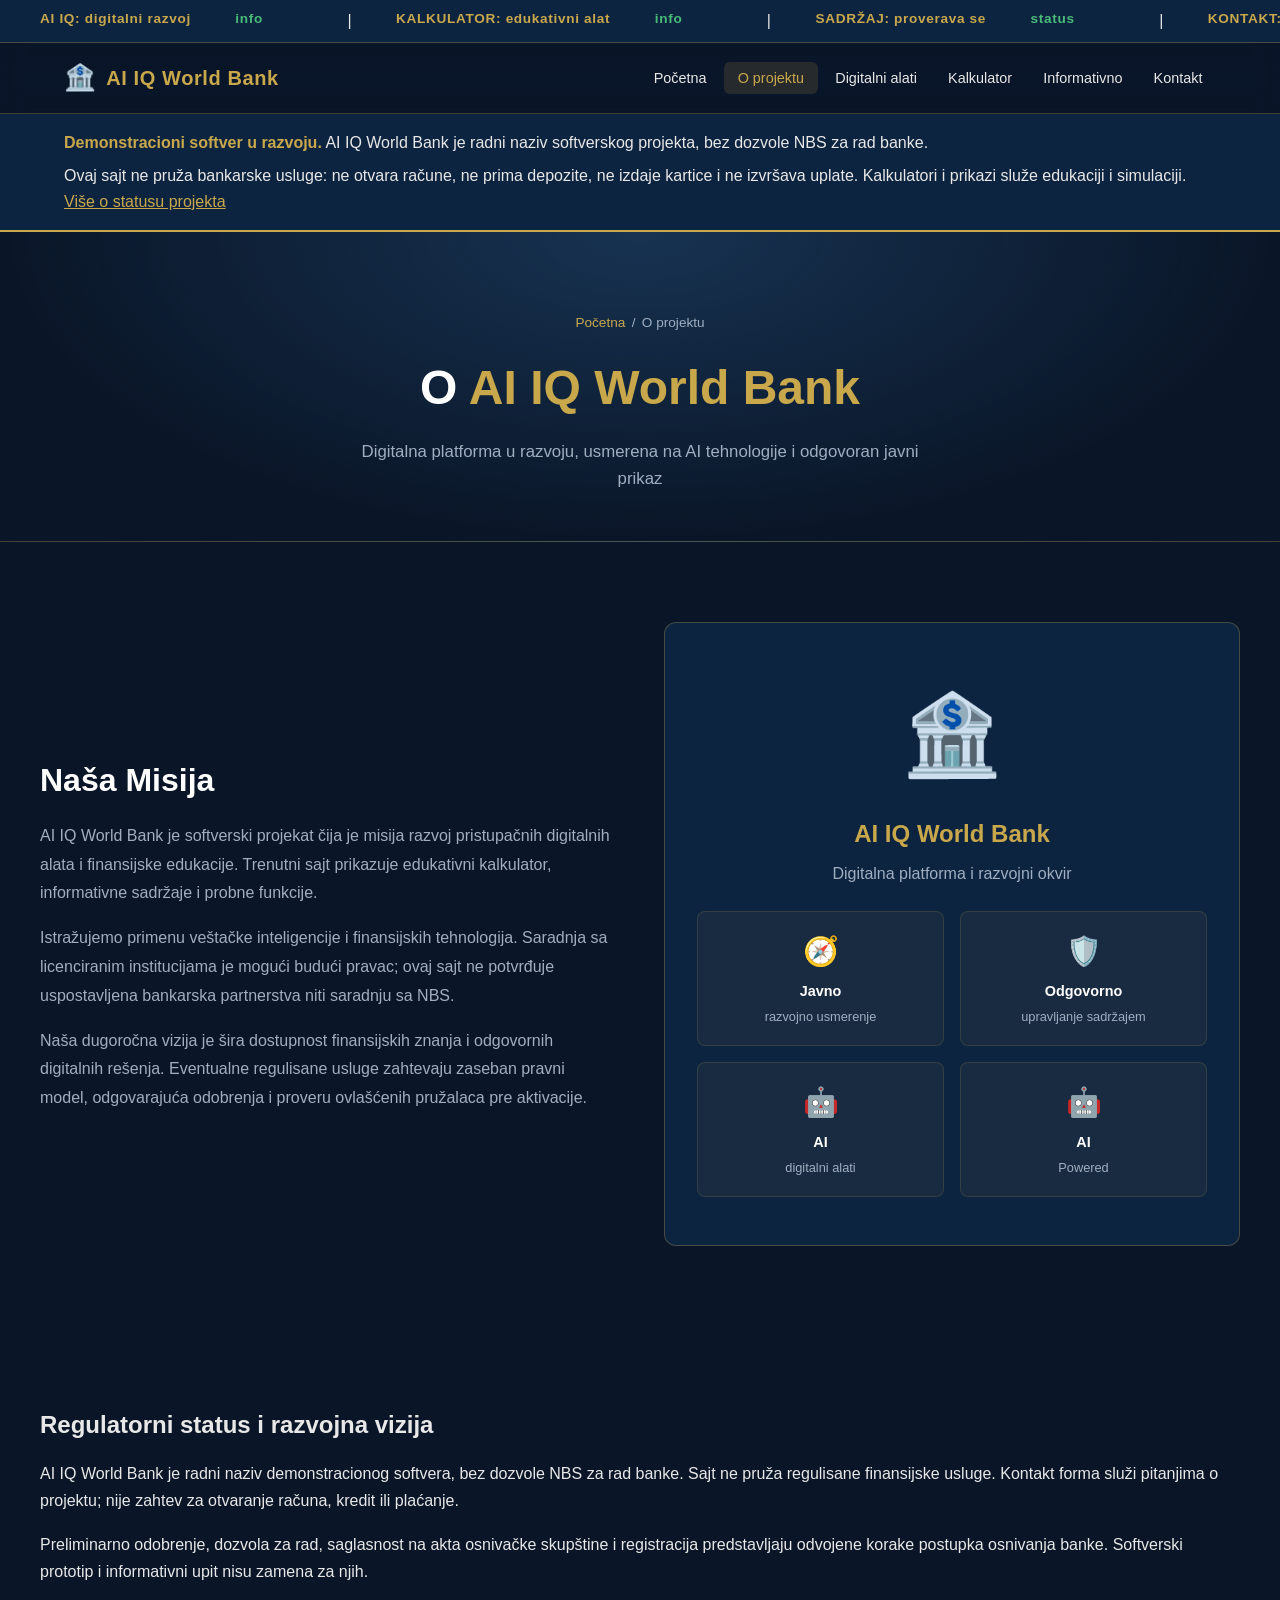
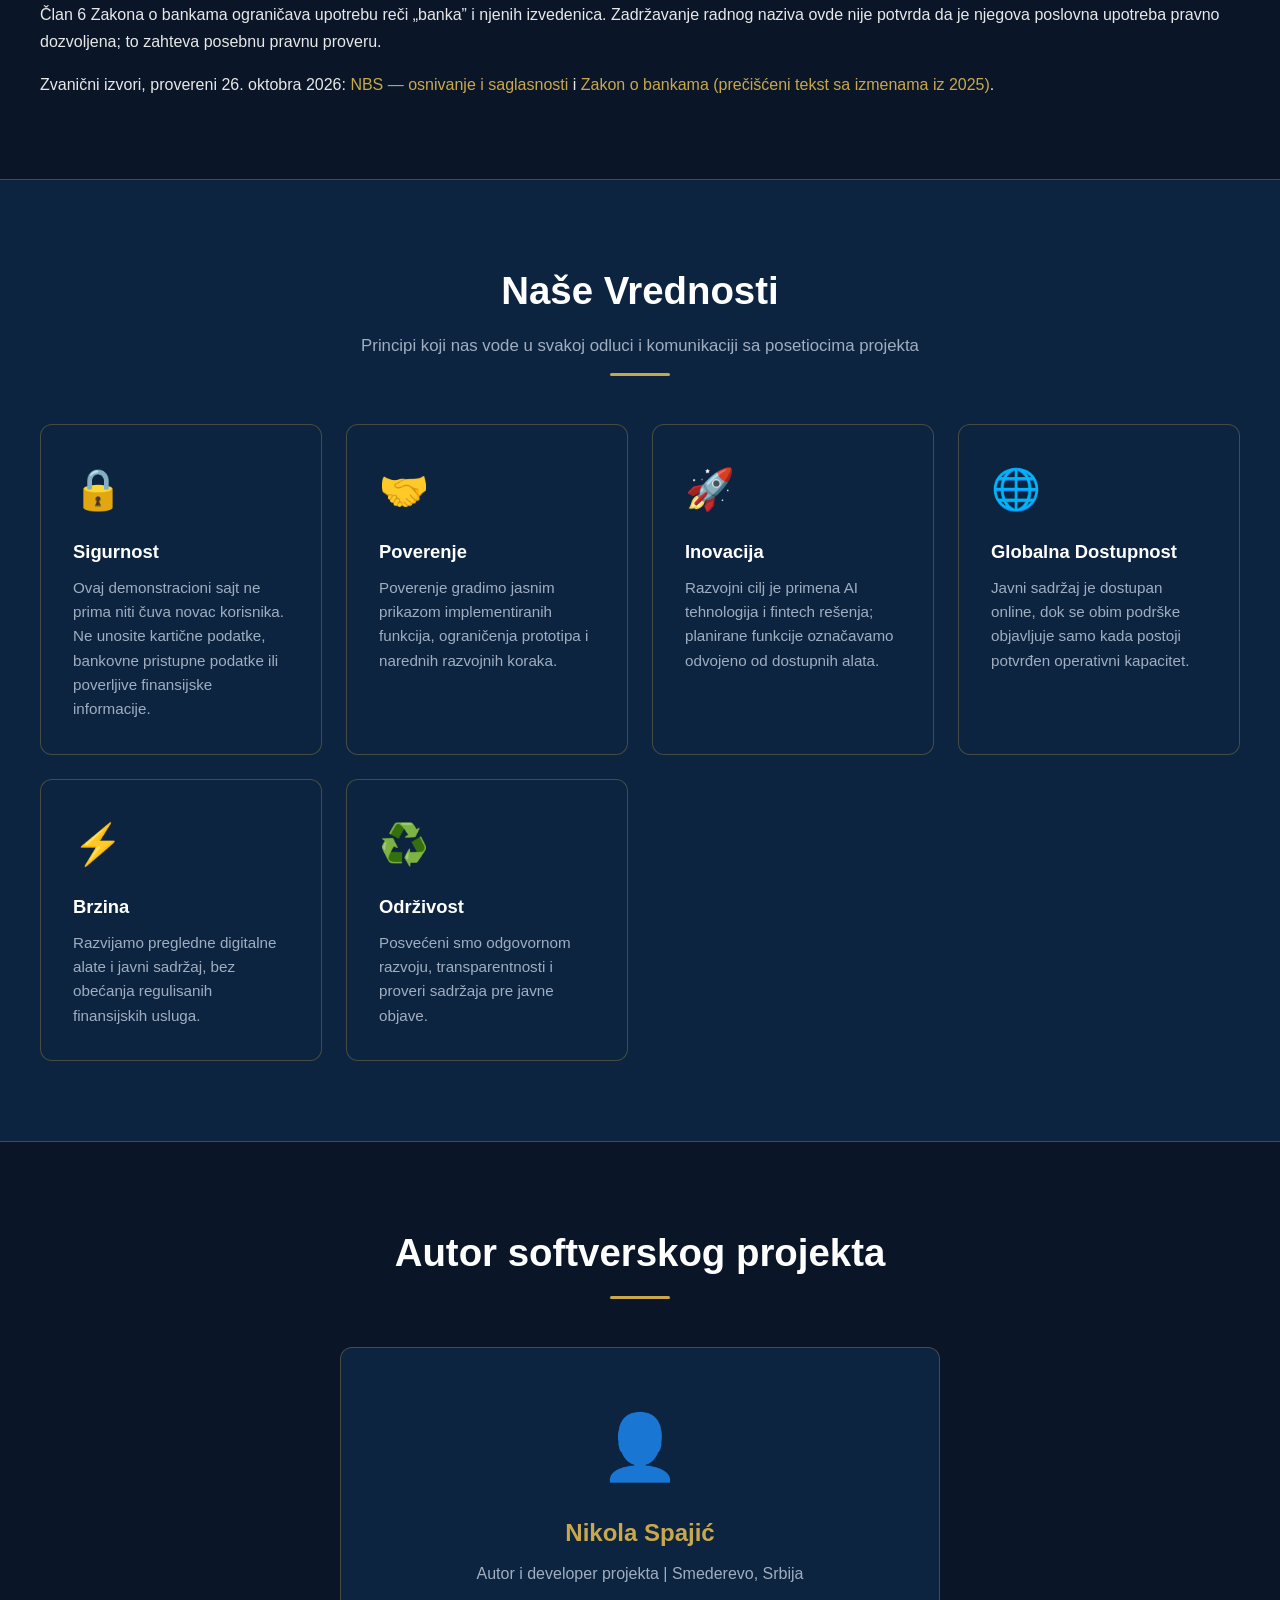
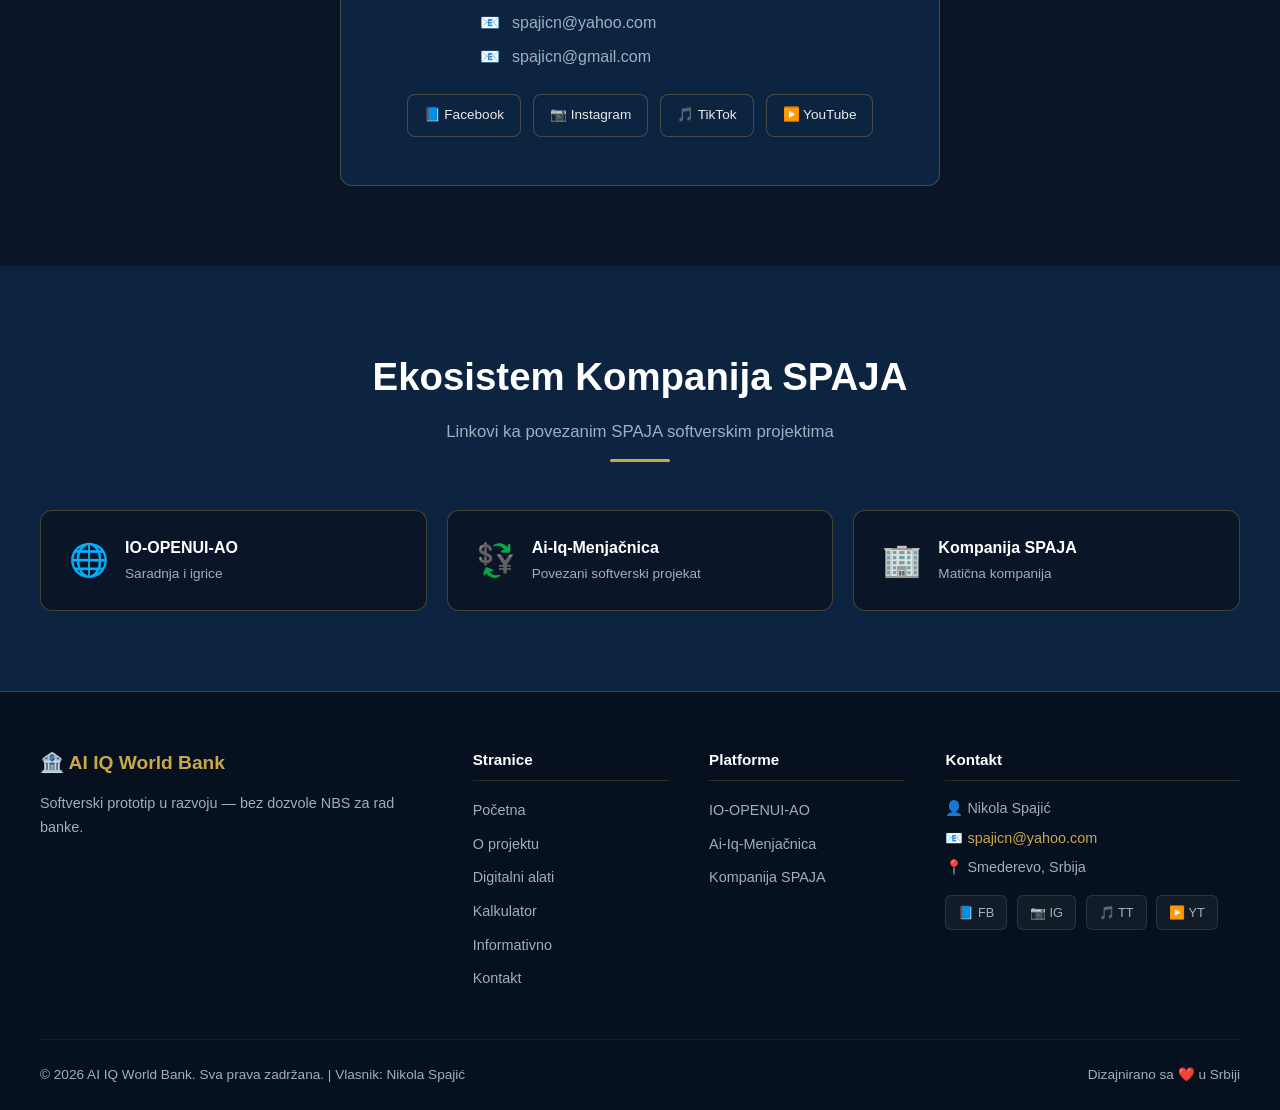
==== commit cf9a3c1e: "Clarify World Bank software demo and regulatory status Audit: review README, six public pages, metad" ====
--- a/about.html
+++ b/about.html
@@ -3,8 +3,9 @@
 <head>
   <meta charset="UTF-8" />
   <meta name="viewport" content="width=device-width, initial-scale=1.0" />
-  <meta name="description" content="O AI IQ World Bank — misija, vrednosti i tim iza profesionalne svetske banke." />
-  <title>O Banci — AI IQ World Bank</title>
+  <meta name="description" content="AI IQ World Bank — radni naziv softverskog projekta. Demonstracioni softver bez dozvole NBS za rad banke; misija i razvojna vizija." />
+  <meta property="og:description" content="AI IQ World Bank — radni naziv softverskog projekta. Demonstracioni softver bez dozvole NBS za rad banke; misija i razvojna vizija." />
+  <title>O projektu — AI IQ World Bank — softverski prototip</title>
   <link rel="stylesheet" href="styles.css" />
 </head>
 <body>
@@ -19,8 +20,8 @@
     <nav aria-label="Glavna navigacija">
       <ul class="nav-links" id="navLinks">
         <li><a href="index.html">Početna</a></li>
-        <li><a href="about.html">O Banci</a></li>
-        <li><a href="services.html">Usluge</a></li>
+        <li><a href="about.html">O projektu</a></li>
+        <li><a href="services.html">Digitalni alati</a></li>
         <li><a href="loans.html">Kalkulator</a></li>
         <li><a href="investments.html">Informativno</a></li>
         <li><a href="contact.html">Kontakt</a></li>
@@ -32,8 +33,16 @@
   </div>
 </header>
 
+<aside class="project-status" id="project-status" aria-label="Status softverskog projekta">
+  <div class="section-inner">
+    <p><strong>Demonstracioni softver u razvoju.</strong> AI IQ World Bank je radni naziv softverskog projekta, bez dozvole NBS za rad banke.</p>
+    <p>Ovaj sajt ne pruža bankarske usluge: ne otvara račune, ne prima depozite, ne izdaje kartice i ne izvršava uplate. Kalkulatori i prikazi služe edukaciji i simulaciji. <a href="about.html#regulatorni-status">Više o statusu projekta</a></p>
+  </div>
+</aside>
+
+
 <div class="page-hero">
-  <div class="breadcrumb"><a href="index.html">Početna</a><span>/</span>O Banci</div>
+  <div class="breadcrumb"><a href="index.html">Početna</a><span>/</span>O projektu</div>
   <h1>O <span>AI IQ World Bank</span></h1>
   <p>Digitalna platforma u razvoju, usmerena na AI tehnologije i odgovoran javni prikaz</p>
 </div>
@@ -44,9 +53,9 @@
     <div class="about-grid">
       <div class="animate-hidden">
         <h2 style="font-size:clamp(1.5rem,3vw,2rem); color:#fff; margin-bottom:1rem;">Naša Misija</h2>
-        <p style="color:var(--bank-muted); margin-bottom:1rem; line-height:1.8;">AI IQ World Bank je osnovana sa jasnom misijom: pružiti svakome, bez obzira na geografsku lokaciju ili ekonomski status, pristup profesionalnim bankarskim uslugama naredne generacije.</p>
-        <p style="color:var(--bank-muted); margin-bottom:1rem; line-height:1.8;">Kroz primenu veštačke inteligencije i savremenih finansijskih tehnologija, redefinišemo šta znači biti banka u 21. veku. Sarađujemo sa svim vodećim svetskim bankama i finansijskim institucijama.</p>
-        <p style="color:var(--bank-muted); line-height:1.8;">Naša vizija: finansijska inkluzija za sve, transparentnost u svakoj transakciji i pametno upravljanje imovinom potpomognuto AI.</p>
+        <p style="color:var(--bank-muted); margin-bottom:1rem; line-height:1.8;">AI IQ World Bank je softverski projekat čija je misija razvoj pristupačnih digitalnih alata i finansijske edukacije. Trenutni sajt prikazuje edukativni kalkulator, informativne sadržaje i probne funkcije.</p>
+        <p style="color:var(--bank-muted); margin-bottom:1rem; line-height:1.8;">Istražujemo primenu veštačke inteligencije i finansijskih tehnologija. Saradnja sa licenciranim institucijama je mogući budući pravac; ovaj sajt ne potvrđuje uspostavljena bankarska partnerstva niti saradnju sa NBS.</p>
+        <p style="color:var(--bank-muted); line-height:1.8;">Naša dugoročna vizija je šira dostupnost finansijskih znanja i odgovornih digitalnih rešenja. Eventualne regulisane usluge zahtevaju zaseban pravni model, odgovarajuća odobrenja i proveru ovlašćenih pružalaca pre aktivacije.</p>
       </div>
       <div class="about-visual animate-hidden">
         <div class="bank-emblem">🏦</div>
@@ -63,29 +72,39 @@
   </div>
 </section>
 
+<section id="regulatorni-status" aria-labelledby="regulatorni-heading">
+  <div class="section-inner">
+    <h2 id="regulatorni-heading">Regulatorni status i razvojna vizija</h2>
+    <p>AI IQ World Bank je radni naziv demonstracionog softvera, bez dozvole NBS za rad banke. Sajt ne pruža regulisane finansijske usluge. Kontakt forma služi pitanjima o projektu; nije zahtev za otvaranje računa, kredit ili plaćanje.</p>
+    <p>Preliminarno odobrenje, dozvola za rad, saglasnost na akta osnivačke skupštine i registracija predstavljaju odvojene korake postupka osnivanja banke. Softverski prototip i informativni upit nisu zamena za njih.</p>
+    <p>Član 6 Zakona o bankama ograničava upotrebu reči „banka” i njenih izvedenica. Zadržavanje radnog naziva ovde nije potvrda da je njegova poslovna upotreba pravno dozvoljena; to zahteva posebnu pravnu proveru.</p>
+    <p>Zvanični izvori, provereni 26. oktobra 2026: <a href="https://www.nbs.rs/sr/finansijske-institucije/banke/osnivanje-i-saglasnosti/">NBS — osnivanje i saglasnosti</a> i <a href="https://www.nbs.rs/export/sites/NBS_site/documents/propisi/zakoni/kpb_banke_2025.pdf">Zakon o bankama (prečišćeni tekst sa izmenama iz 2025)</a>.</p>
+  </div>
+</section>
+
 <!-- Vrednosti -->
 <section style="background:var(--bank-mid); border-top:1px solid var(--glass-border); border-bottom:1px solid var(--glass-border);">
   <div class="section-inner">
     <div class="section-title animate-hidden">
       <h2>Naše Vrednosti</h2>
-      <p>Principi koji nas vode u svakoj odluci i interakciji sa klijentima</p>
+      <p>Principi koji nas vode u svakoj odluci i komunikaciji sa posetiocima projekta</p>
       <div class="gold-line"></div>
     </div>
     <div class="cards-grid">
       <div class="card animate-hidden">
         <div class="card-icon">🔒</div>
         <h3>Sigurnost</h3>
-        <p>Vaša sredstva i podaci su zaštićeni najnovijim enkripcijskim tehnologijama i višefaktorskom autentikacijom.</p>
+        <p>Ovaj demonstracioni sajt ne prima niti čuva novac korisnika. Ne unosite kartične podatke, bankovne pristupne podatke ili poverljive finansijske informacije.</p>
       </div>
       <div class="card animate-hidden">
         <div class="card-icon">🤝</div>
         <h3>Poverenje</h3>
-        <p>Izgradili smo reputaciju na transparentnosti i poštenju u svakoj transakciji i finansijskom savetu.</p>
+        <p>Poverenje gradimo jasnim prikazom implementiranih funkcija, ograničenja prototipa i narednih razvojnih koraka.</p>
       </div>
       <div class="card animate-hidden">
         <div class="card-icon">🚀</div>
         <h3>Inovacija</h3>
-        <p>Konstantno unapređujemo naše usluge koristeći najnovije AI tehnologije i fintech rešenja.</p>
+        <p>Razvojni cilj je primena AI tehnologija i fintech rešenja; planirane funkcije označavamo odvojeno od dostupnih alata.</p>
       </div>
       <div class="card animate-hidden">
         <div class="card-icon">🌐</div>
@@ -110,14 +129,14 @@
 <section>
   <div class="section-inner">
     <div class="section-title animate-hidden">
-      <h2>Osnivač i Vlasnik</h2>
+      <h2>Autor softverskog projekta</h2>
       <div class="gold-line"></div>
     </div>
     <div style="max-width:600px; margin:0 auto; text-align:center;" class="animate-hidden">
       <div style="background:var(--bank-mid); border:1px solid var(--glass-border); border-radius:var(--radius); padding:3rem;">
         <div style="font-size:4rem; margin-bottom:1rem;">👤</div>
         <h3 style="color:var(--bank-gold); font-size:1.5rem; margin-bottom:0.5rem;">Nikola Spajić</h3>
-        <p style="color:var(--bank-muted); margin-bottom:1.5rem;">Osnivač &amp; CEO | Smederevo, Srbija</p>
+        <p style="color:var(--bank-muted); margin-bottom:1.5rem;">Autor i developer projekta | Smederevo, Srbija</p>
         <div style="display:flex; flex-direction:column; gap:0.5rem; text-align:left; max-width:320px; margin:0 auto;">
           <div style="display:flex; gap:0.75rem; align-items:center;">
             <span>📧</span>
@@ -144,7 +163,7 @@
   <div class="section-inner">
     <div class="section-title animate-hidden">
       <h2>Ekosistem Kompanija SPAJA</h2>
-      <p>Sve naše platforme sarađuju međusobno</p>
+      <p>Linkovi ka povezanim SPAJA softverskim projektima</p>
       <div class="gold-line"></div>
     </div>
     <div class="platform-grid">
@@ -154,7 +173,7 @@
       </a>
       <a href="https://github.com/spaja86/Ai-Iq-Menja-nica" class="platform-card animate-hidden" target="_blank" rel="noopener">
         <span class="platform-icon">💱</span>
-        <div class="platform-card-text"><strong>Ai-Iq-Menjačnica</strong><span>Kripto menjačnica</span></div>
+        <div class="platform-card-text"><strong>Ai-Iq-Menjačnica</strong><span>Povezani softverski projekat</span></div>
       </a>
       <a href="https://github.com/spaja86/Kompanija-SPAJA" class="platform-card animate-hidden" target="_blank" rel="noopener">
         <span class="platform-icon">🏢</span>
@@ -168,14 +187,14 @@
   <div class="footer-grid">
     <div class="footer-brand">
       <div class="logo-text">🏦 AI IQ World Bank</div>
-      <p>Digitalna platforma za alate, sadržaje i razvojne inicijative.</p>
+      <p>Softverski prototip u razvoju — bez dozvole NBS za rad banke.</p>
     </div>
     <div class="footer-col">
       <h4>Stranice</h4>
       <ul>
         <li><a href="index.html">Početna</a></li>
-        <li><a href="about.html">O Banci</a></li>
-        <li><a href="services.html">Usluge</a></li>
+        <li><a href="about.html">O projektu</a></li>
+        <li><a href="services.html">Digitalni alati</a></li>
         <li><a href="loans.html">Kalkulator</a></li>
         <li><a href="investments.html">Informativno</a></li>
         <li><a href="contact.html">Kontakt</a></li>
--- a/styles.css
+++ b/styles.css
@@ -28,40 +28,6 @@
   color: var(--bank-text);
   line-height: 1.6;
   overflow-x: hidden;
-body {
-    margin: 0;
-    font-family: Arial, sans-serif;
-    line-height: 1.6;
-    background: linear-gradient(135deg, #0d1b2a, #1b3a5b 45%, #2a6f97);
-    color: #102033;
-}
-
-.container {
-    width: min(1120px, calc(100% - 32px));
-    margin: 0 auto;
-}
-
-.site-header,
-.site-footer {
-    color: #fff;
-    background: rgba(6, 16, 29, 0.82);
-}
-
-.site-header {
-    padding: 32px 0 24px;
-    box-shadow: 0 10px 30px rgba(0, 0, 0, 0.2);
-}
-
-.site-header h1,
-.page-section h2,
-.card h3 {
-    margin-top: 0;
-}
-
-.hero-copy {
-    max-width: 820px;
-    margin: 0 0 20px;
-    color: #dce9f7;
 }
 a { color: var(--bank-gold); text-decoration: none; transition: color var(--transition); }
 a:hover { color: var(--bank-gold-lt); }
@@ -107,6 +73,21 @@
   transition: box-shadow var(--transition);
 }
 .site-header.scrolled { box-shadow: 0 4px 24px rgba(0,0,0,0.5); }
+
+/* Project status is static, readable without JavaScript, and never animated away. */
+.project-status {
+  padding: 1rem 5%;
+  background: var(--bank-mid);
+  border-bottom: 2px solid var(--bank-gold);
+  color: var(--bank-text);
+  line-height: 1.6;
+}
+.project-status p { margin: 0; }
+.project-status p + p { margin-top: 0.5rem; }
+.project-status strong { color: var(--bank-gold); }
+.project-status a { text-decoration: underline; }
+#regulatorni-status { scroll-margin-top: 6rem; }
+#regulatorni-status p { margin-top: 1rem; line-height: 1.7; }
 .nav-inner {
   max-width: 1200px;
   margin: 0 auto;
@@ -199,115 +180,6 @@
   color: #fff;
   line-height: 1.15;
   margin-bottom: 1rem;
-.nav-list {
-    display: flex;
-    flex-wrap: wrap;
-    gap: 12px;
-    list-style: none;
-    padding: 0;
-    margin: 0;
-}
-
-.nav-list a {
-    display: inline-block;
-    padding: 8px 12px;
-    border-radius: 999px;
-    color: #fff;
-    text-decoration: none;
-    background: rgba(255, 255, 255, 0.12);
-}
-
-.nav-list a:hover,
-.nav-list a:focus-visible {
-    background: rgba(255, 255, 255, 0.22);
-}
-
-main {
-    padding: 28px 0 48px;
-}
-
-.page-section {
-    margin-bottom: 28px;
-    padding: 28px;
-    border-radius: 18px;
-    background: rgba(255, 255, 255, 0.94);
-    box-shadow: 0 16px 40px rgba(6, 16, 29, 0.12);
-}
-
-.card,
-.module-card,
-.portfolio-card,
-.reference-card,
-.info-card,
-.indekurilanc-card,
-.mini-card {
-    background: #fff;
-    border: 1px solid #d8e3ef;
-    border-radius: 16px;
-    padding: 20px;
-    box-shadow: 0 8px 18px rgba(16, 32, 51, 0.08);
-}
-
-.pillar-grid,
-.module-grid,
-.reference-grid,
-.portfolio-grid,
-.indekurilanc-grid,
-.architecture-grid,
-.mini-card-grid {
-    display: grid;
-    gap: 18px;
-}
-
-.pillar-grid,
-.module-grid,
-.reference-grid,
-.portfolio-grid,
-.architecture-grid {
-    grid-template-columns: repeat(auto-fit, minmax(220px, 1fr));
-}
-
-.indekurilanc-grid {
-    grid-template-columns: repeat(auto-fit, minmax(260px, 1fr));
-    align-items: start;
-}
-
-.mini-card-grid {
-    grid-template-columns: repeat(auto-fit, minmax(180px, 1fr));
-}
-
-.ordered-card-list {
-    margin: 0;
-    padding-left: 20px;
-}
-
-.ordered-card-list li {
-    padding-left: 2px;
-}
-
-.ordered-card-list li + li,
-.roadmap-list li + li {
-    margin-top: 8px;
-}
-
-.mini-card h4 {
-    margin: 0 0 8px;
-}
-
-.mini-card p,
-.card p,
-.card li {
-    margin-top: 0;
-}
-
-.mini-card-meta {
-    margin: 12px 0 0;
-    padding-left: 18px;
-    color: #36506b;
-}
-
-.mini-card-meta li + li {
-    margin-top: 6px;
 }
 .hero h1 span { color: var(--bank-gold); }
 .hero h2 {
@@ -465,36 +337,6 @@
   display: flex;
   align-items: center;
   gap: 0.75rem;
-#indekurilanc-form {
-    display: grid;
-    gap: 10px;
-}
-
-#indekurilanc-form label {
-    font-weight: 700;
-}
-
-#indekurilanc-form input {
-    border: 1px solid #b8c7d9;
-    border-radius: 8px;
-    padding: 10px 12px;
-    font: inherit;
-}
-
-.button-row {
-    display: flex;
-    flex-wrap: wrap;
-    gap: 10px;
-    margin-top: 6px;
-}
-
-#indekurilanc-form button {
-    border: none;
-    border-radius: 10px;
-    padding: 10px 14px;
-    font: inherit;
-    font-weight: 700;
-    cursor: pointer;
 }
 .expansion-list li::before { content: '✦'; color: var(--bank-gold); font-size: 0.8rem; }
 .smederevo-visual {
@@ -555,9 +397,6 @@
   align-items: center;
   padding: 0.85rem 0;
   border-bottom: 1px solid rgba(201,168,76,0.1);
-#indekurilanc-form button[type="submit"] {
-    background: #0b63ce;
-    color: #fff;
 }
 .result-row:last-child { border-bottom: none; }
 .result-label { color: var(--bank-muted); font-size: 0.9rem; }
@@ -583,9 +422,6 @@
   color: var(--bank-text);
   font-weight: 500;
   transition: background var(--transition), border-color var(--transition);
-#indekurilanc-form button[type="button"] {
-    background: #edf4ff;
-    color: #0b3f80;
 }
 .social-link:hover {
   background: rgba(201,168,76,0.15);
@@ -819,92 +655,4 @@
   .footer-grid { grid-template-columns: 1fr; }
   .hero-buttons { flex-direction: column; align-items: center; }
   .values-grid { grid-template-columns: 1fr; }
-.indekurilanc-feedback {
-    min-height: 24px;
-    margin: 12px 0 0;
-    font-weight: 700;
-}
-
-.indekurilanc-feedback.error {
-    color: #9f1239;
-}
-
-.indekurilanc-feedback.success {
-    color: #166534;
-}
-
-.indekurilanc-result div {
-    display: grid;
-    grid-template-columns: minmax(120px, 160px) 1fr;
-    gap: 10px;
-    padding: 10px 0;
-    border-bottom: 1px solid #ebf0f5;
-}
-
-.indekurilanc-result div:last-child {
-    border-bottom: none;
-}
-
-.indekurilanc-result dt {
-    font-weight: 700;
-}
-
-.indekurilanc-result dd {
-    margin: 0;
-}
-
-.metric-list {
-    display: grid;
-    gap: 12px;
-}
-
-.metric-item {
-    padding: 14px 16px;
-    border: 1px solid #d8e3ef;
-    border-radius: 14px;
-    background: linear-gradient(180deg, #f7fbff, #eef5fd);
-}
-
-.metric-item h4,
-.metric-item p {
-    margin: 0;
-}
-
-.metric-item p + p {
-    margin-top: 6px;
-}
-
-.metric-value {
-    font-size: 1.1rem;
-    font-weight: 700;
-    color: #0b3f80;
-}
-
-.roadmap-list,
-.contact-list {
-    margin: 0;
-    padding-left: 20px;
-}
-
-.supporting-copy,
-code {
-    word-break: break-word;
-}
-
-.site-footer {
-    padding: 20px 0;
-}
-
-.site-footer p {
-    margin: 4px 0;
-}
-
-@media (max-width: 720px) {
-    .page-section {
-        padding: 20px;
-    }
-
-    .indekurilanc-result div {
-        grid-template-columns: 1fr;
-    }
-}
+}
